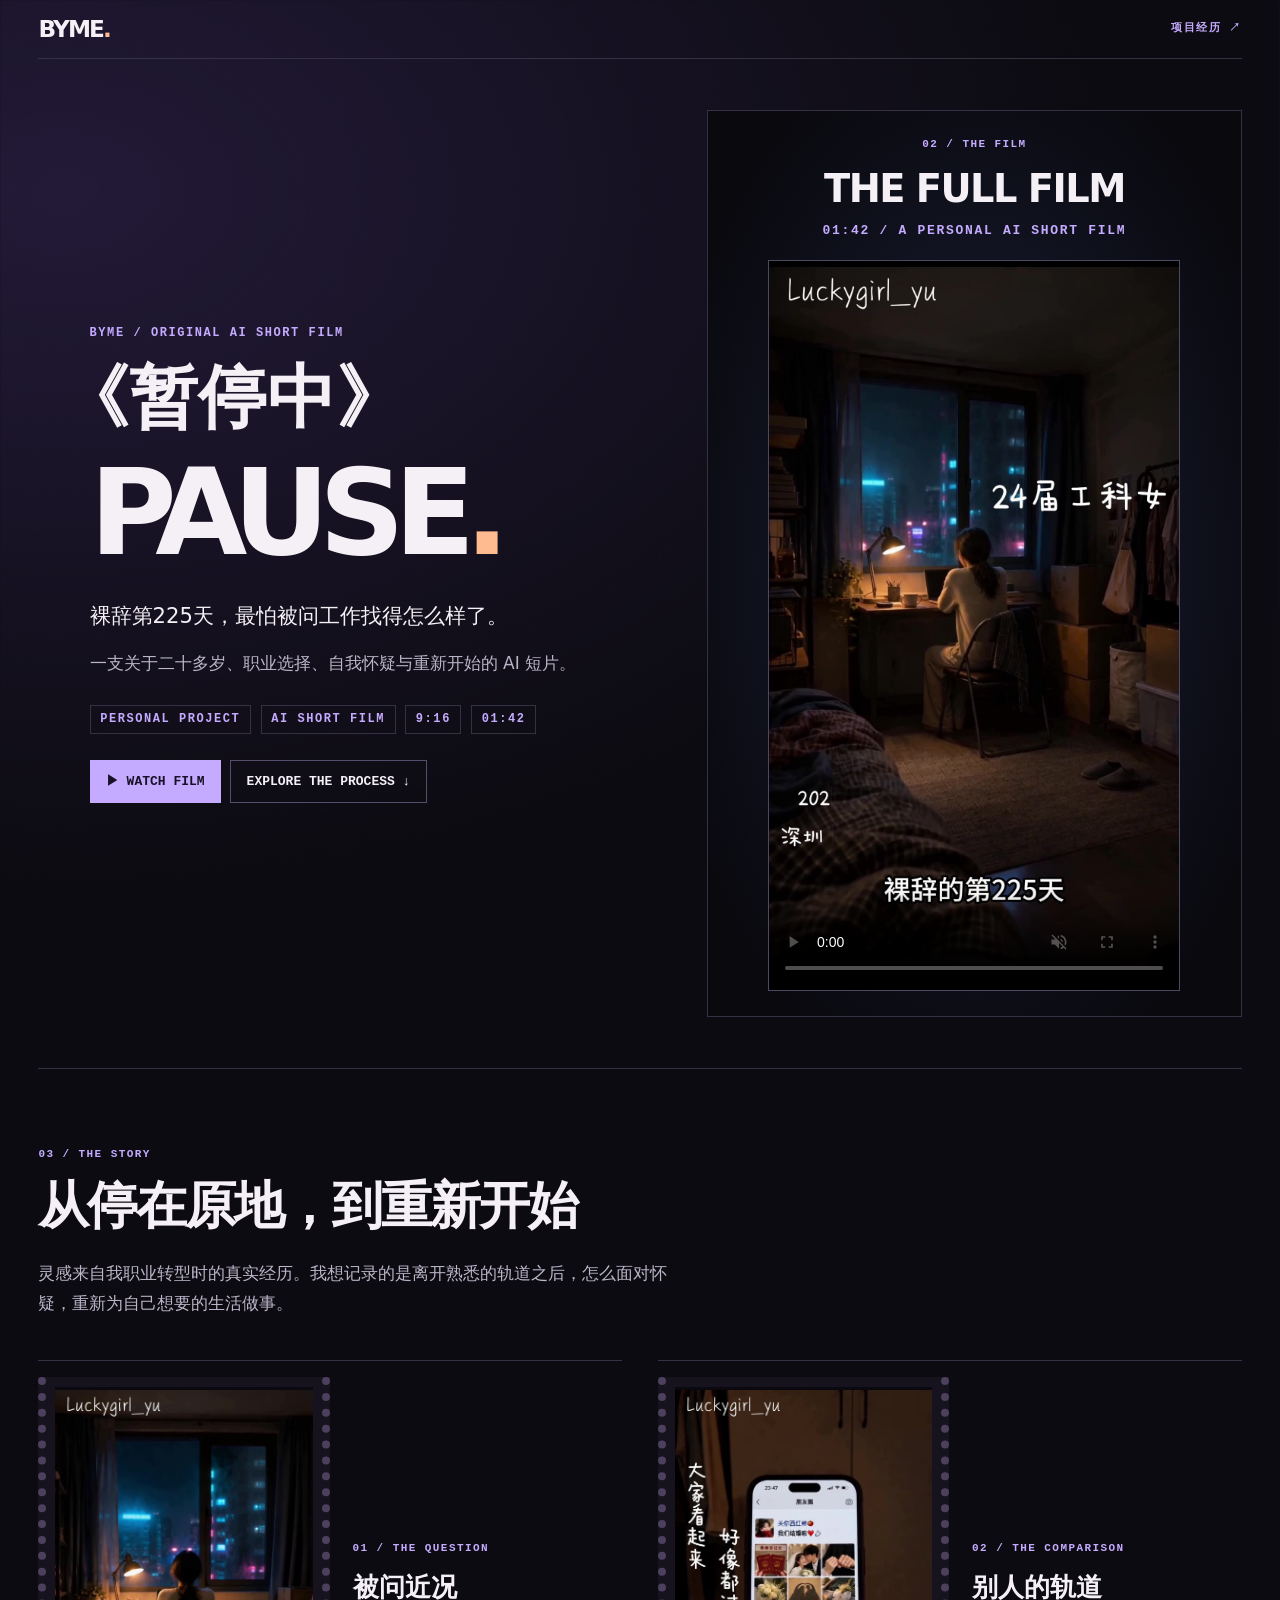
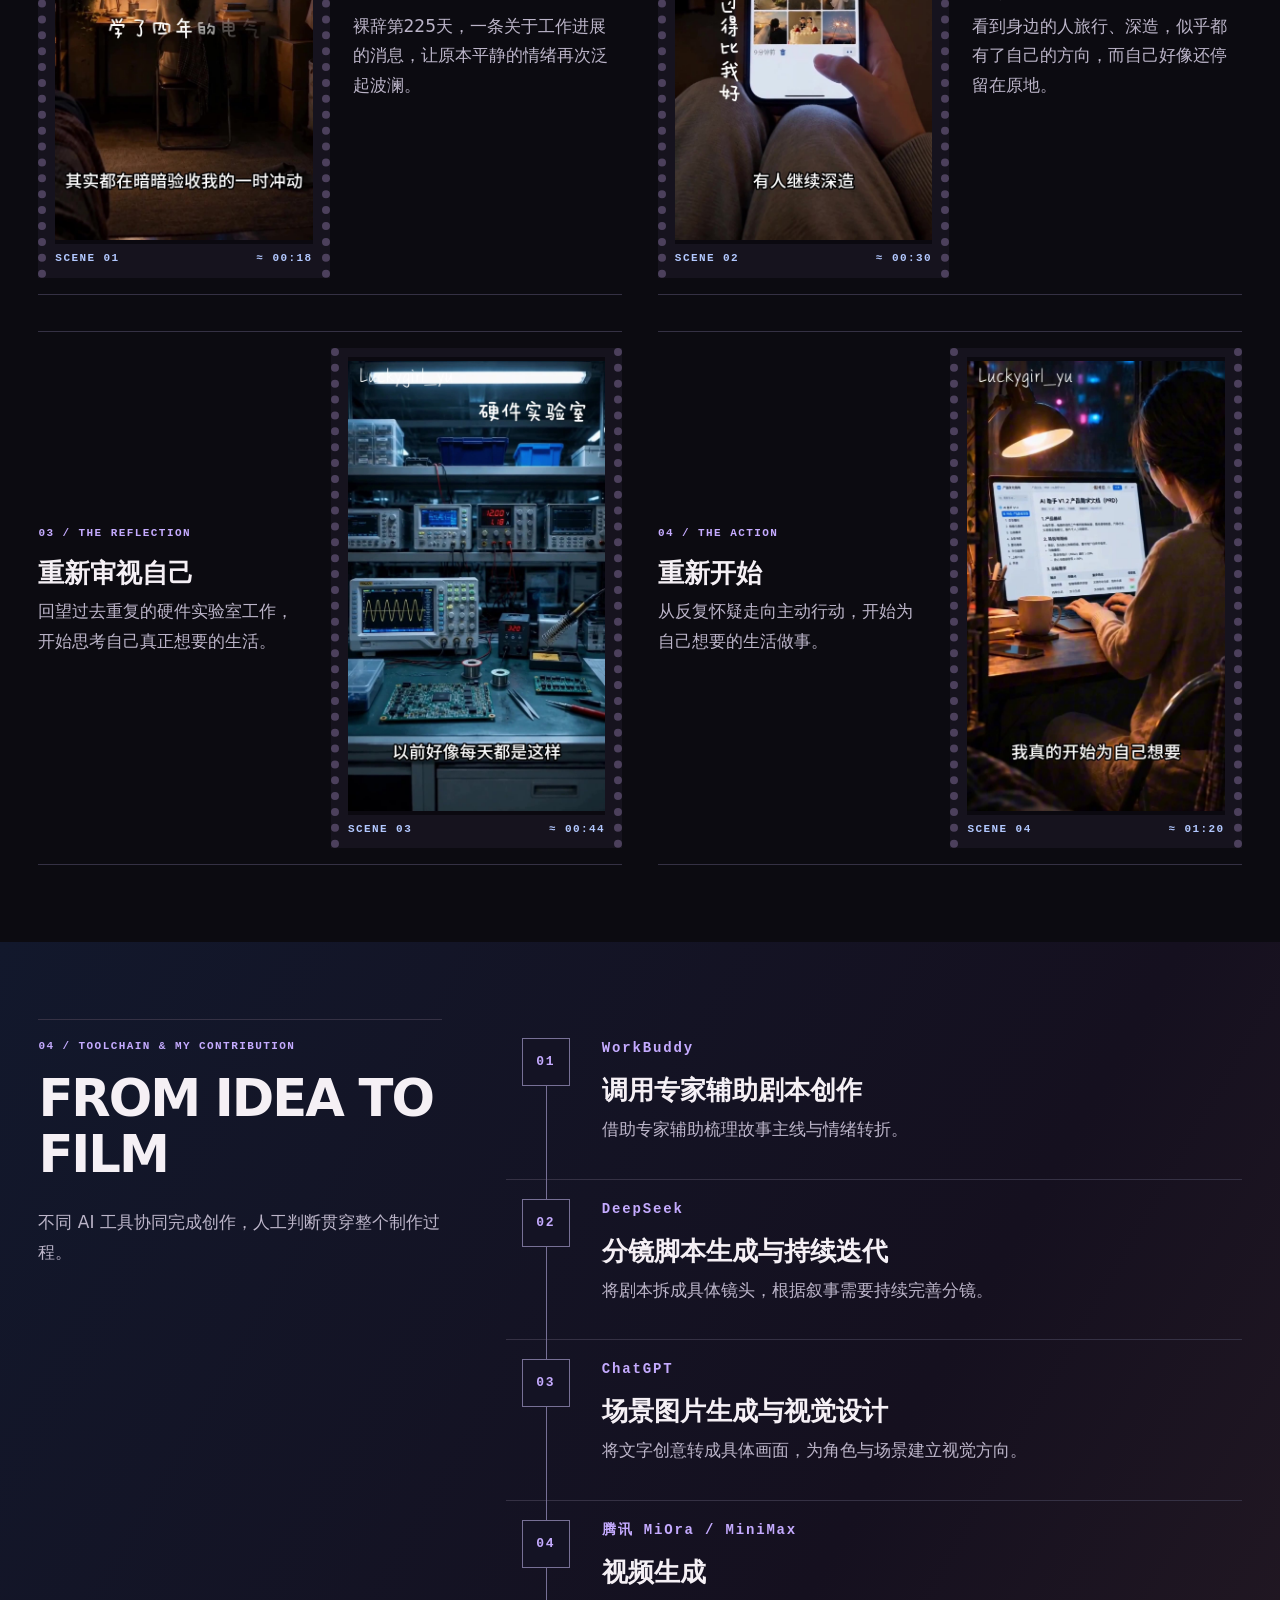
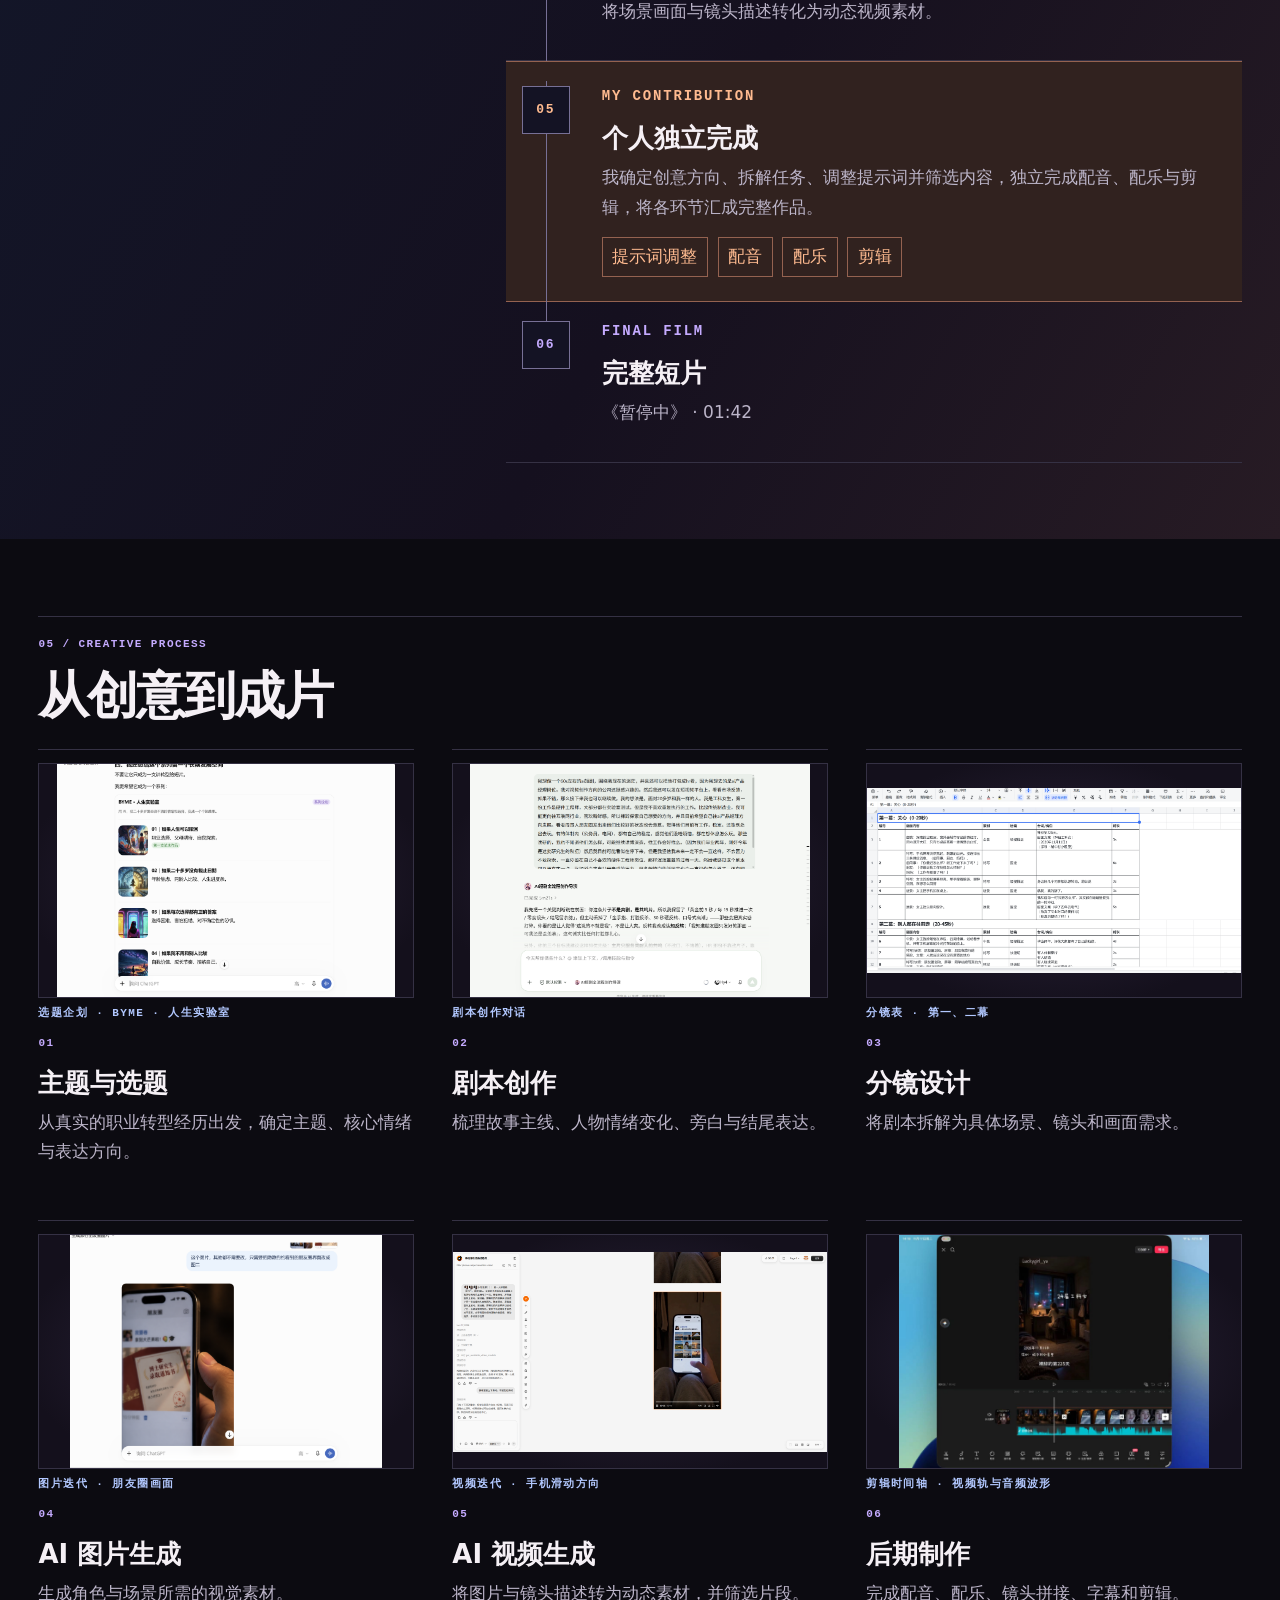
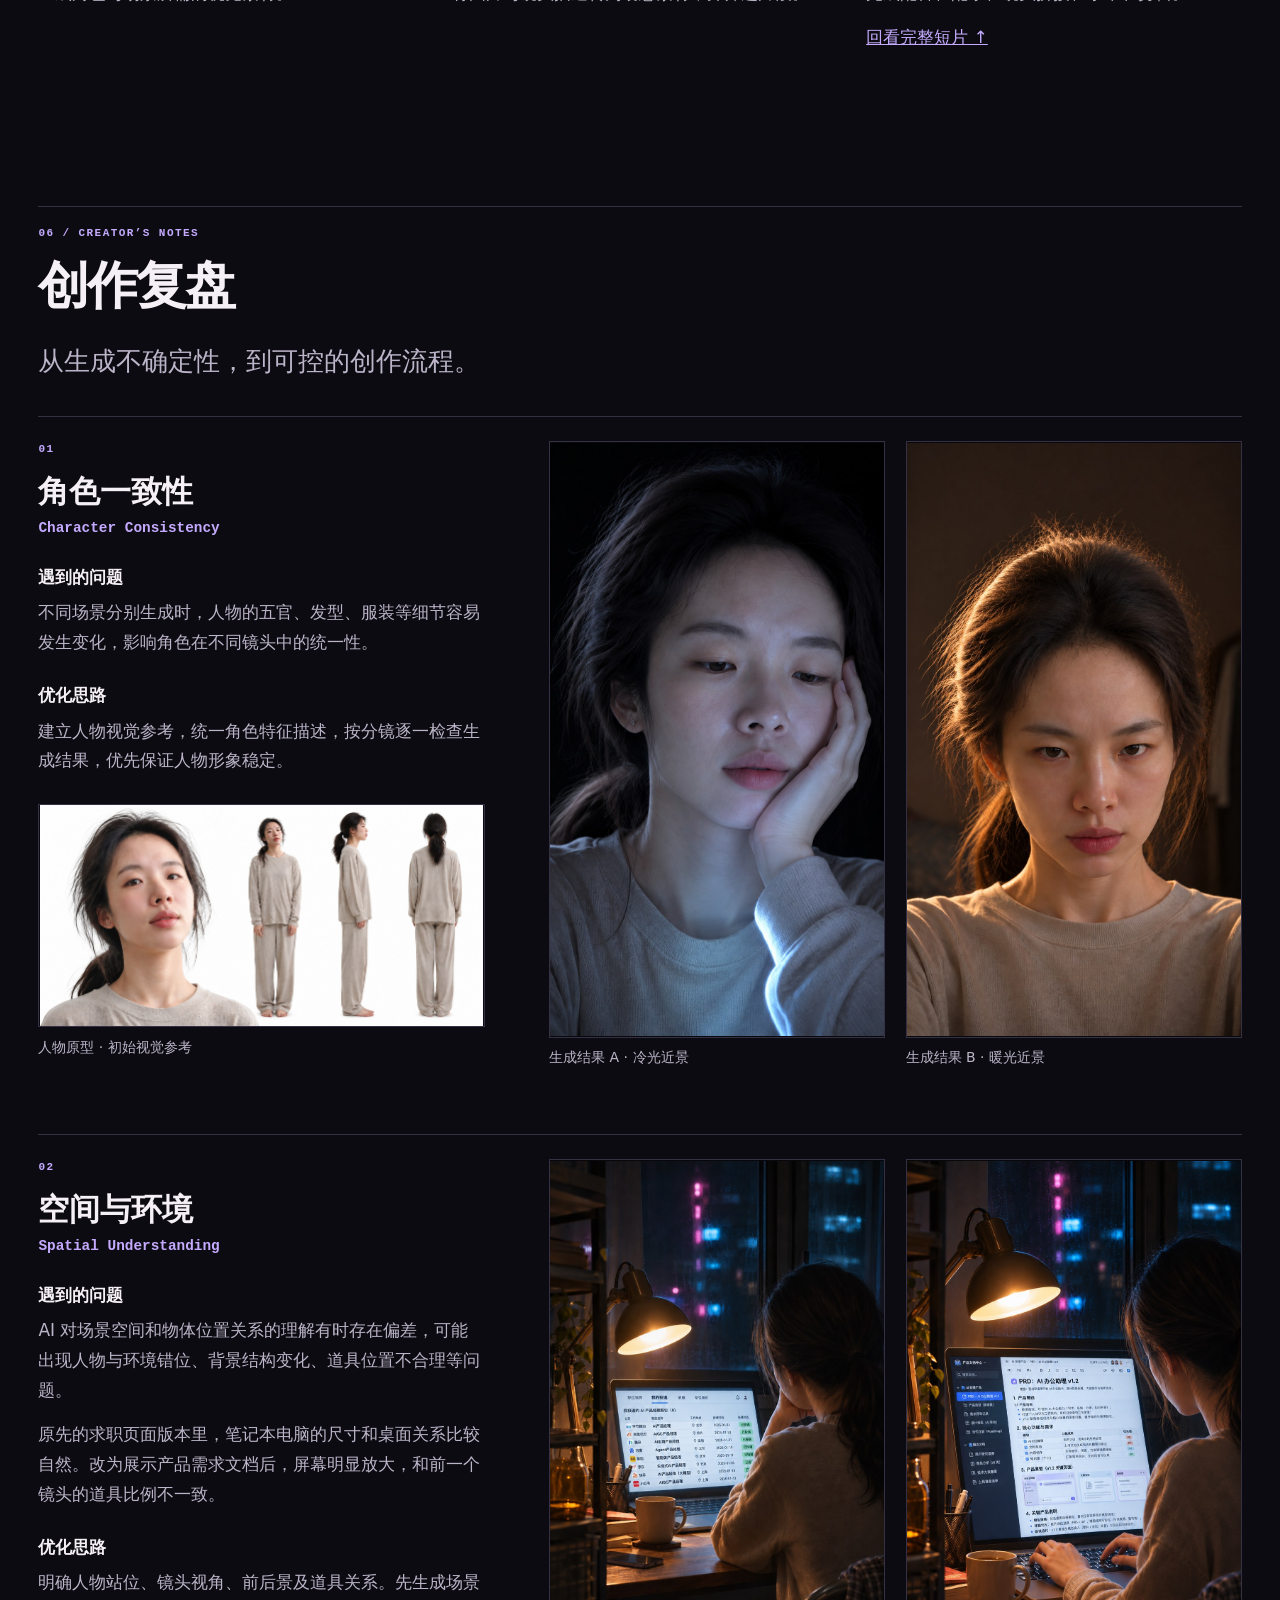
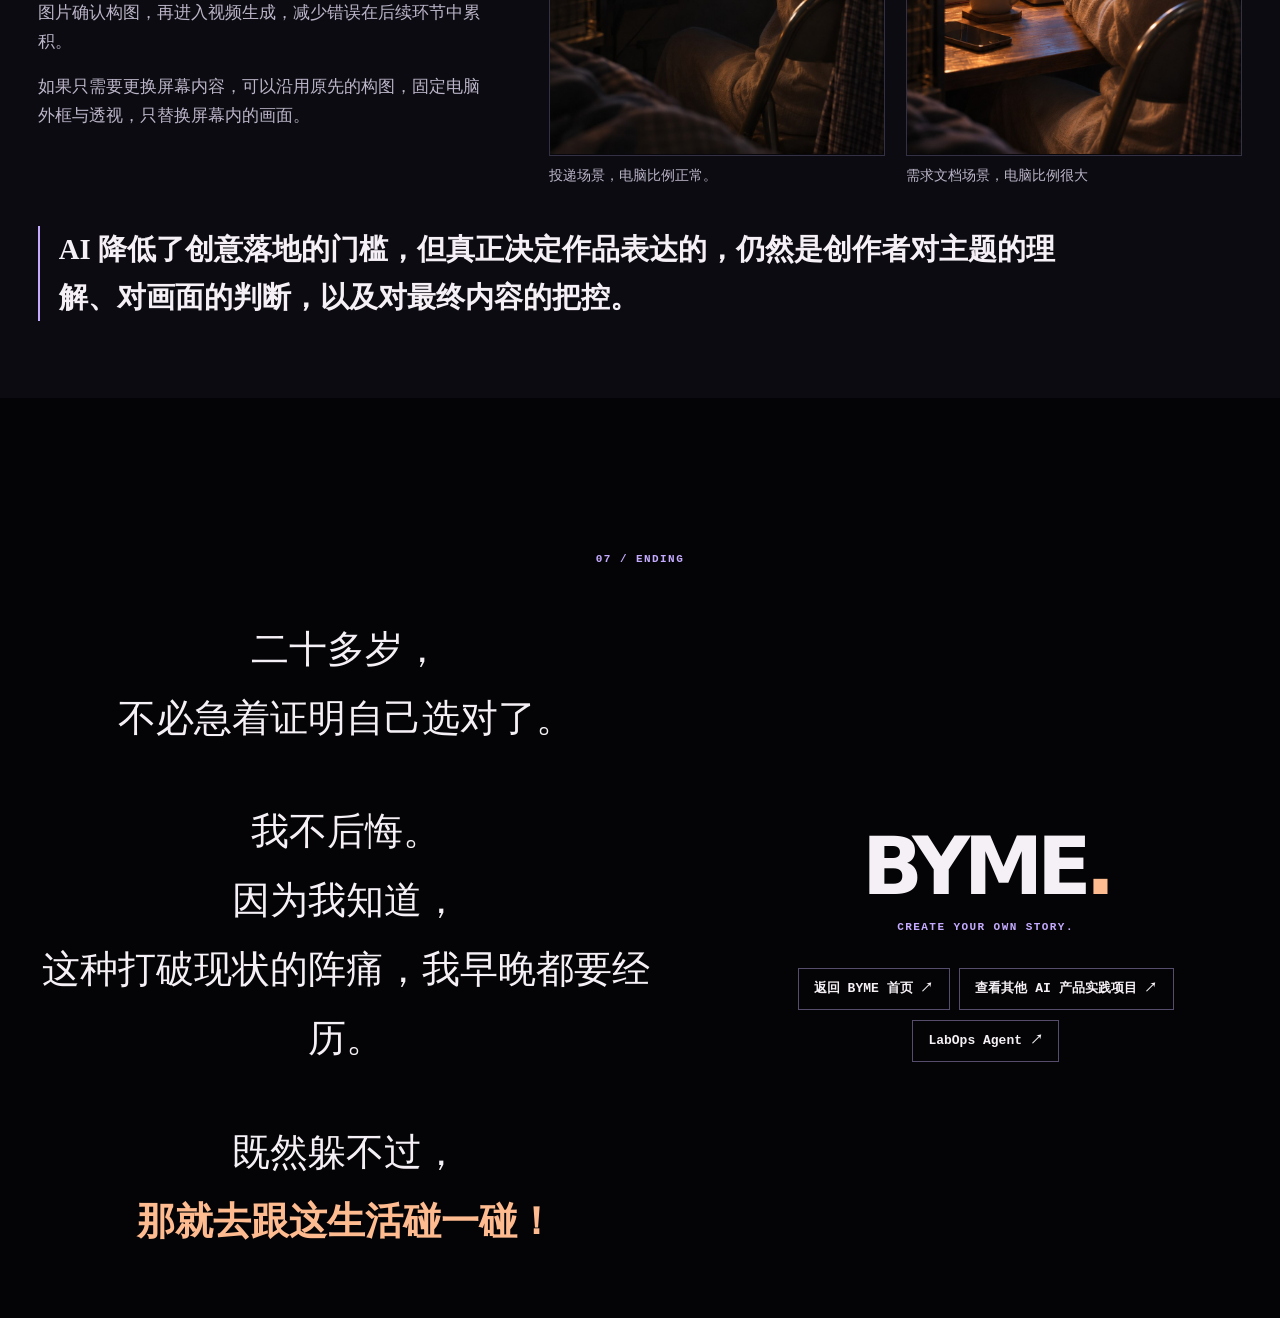
==== projects/AI_Short_Film.html @ 1998fe25 "Publish PAUSE AI short film portfolio" ====
<!doctype html>
<html lang="zh-CN">
<head>
  <meta charset="utf-8">
  <meta name="viewport" content="width=device-width, initial-scale=1">
  <meta name="description" content="《暂停中》是 BYME 独立创作的 AI 短片，记录二十多岁面对职业选择、自我怀疑与重新开始的心情。">
  <title>《暂停中》 PAUSE. | BYME</title>
  <link rel="icon" href="../assets/favicon.png">
  <link rel="stylesheet" href="AI_Short_Film.css">
</head>
<body>
  <nav class="top wrap" aria-label="页面导航">
    <a class="brand" href="../index.html">BYME<span>.</span></a>
    <a class="eyebrow" href="../index.html#screen-03">项目经历 <span aria-hidden="true">↗</span></a>
  </nav>
  <main>
    <div class="opening">
      <header class="hero wrap">
        <div class="hero-copy">
          <p class="eyebrow">BYME / ORIGINAL AI SHORT FILM</p>
          <h1><span class="film-title">《暂停中》</span><span class="wordmark" lang="en">PAUSE<span>.</span></span></h1>
          <p class="logline">裸辞第225天，最怕被问工作找得怎么样了。</p>
          <p>一支关于二十多岁、职业选择、自我怀疑与重新开始的 AI 短片。</p>
          <ul class="metadata eyebrow" aria-label="短片信息"><li>PERSONAL PROJECT</li><li>AI SHORT FILM</li><li>9:16</li><li>01:42</li></ul>
          <div class="actions"><a class="primary" href="#film">▶ WATCH FILM</a><a href="#process">EXPLORE THE PROCESS ↓</a></div>
        </div>
      </header>

      <section class="screening" id="film">
        <div class="wrap">
          <header class="chapter-head"><p class="eyebrow">02 / THE FILM</p><h2>THE FULL FILM</h2></header>
          <p class="eyebrow">01:42 / A PERSONAL AI SHORT FILM</p>
          <video controls autoplay muted playsinline preload="none" poster="../assets/ai-short-film/cover.jpg" width="540" height="960" aria-label="播放短片《暂停中》">
            <source src="../assets/ai-short-film/AI_Short_Film.mp4" type="video/mp4">
            <a href="../assets/ai-short-film/AI_Short_Film.mp4">打开 MP4 短片</a>
          </video>
        </div>
      </section>

    </div>

    <section class="chapter wrap" id="story">
      <header class="chapter-head"><p class="eyebrow">03 / THE STORY</p><h2>从停在原地，到重新开始</h2></header>
      <p class="intro">灵感来自我职业转型时的真实经历。我想记录的是离开熟悉的轨道之后，怎么面对怀疑，重新为自己想要的生活做事。</p>
      <ol class="story">
        <li><figure class="frame"><img loading="lazy" decoding="async" src="../assets/ai-short-film/stills/scene-01-reflection.jpg" alt="面对工作近况的询问"><figcaption class="eyebrow"><span>SCENE 01</span><span>≈ 00:18</span></figcaption></figure><div><p class="eyebrow">01 / THE QUESTION</p><h3>被问近况</h3><p>裸辞第225天，一条关于工作进展的消息，让原本平静的情绪再次泛起波澜。</p></div></li>
        <li><figure class="frame"><img loading="lazy" decoding="async" src="../assets/ai-short-film/stills/scene-02-comparison.jpg" alt="看见身边人的生活轨迹"><figcaption class="eyebrow"><span>SCENE 02</span><span>≈ 00:30</span></figcaption></figure><div><p class="eyebrow">02 / THE COMPARISON</p><h3>别人的轨道</h3><p>看到身边的人旅行、深造，似乎都有了自己的方向，而自己好像还停留在原地。</p></div></li>
        <li><figure class="frame"><img loading="lazy" decoding="async" src="../assets/ai-short-film/stills/scene-03-lab.jpg" alt="回望硬件实验室的工作"><figcaption class="eyebrow"><span>SCENE 03</span><span>≈ 00:44</span></figcaption></figure><div><p class="eyebrow">03 / THE REFLECTION</p><h3>重新审视自己</h3><p>回望过去重复的硬件实验室工作，开始思考自己真正想要的生活。</p></div></li>
        <li><figure class="frame"><img loading="lazy" decoding="async" src="../assets/ai-short-film/stills/scene-04-action.jpg" alt="从犹豫走向行动"><figcaption class="eyebrow"><span>SCENE 04</span><span>≈ 01:20</span></figcaption></figure><div><p class="eyebrow">04 / THE ACTION</p><h3>重新开始</h3><p>从反复怀疑走向主动行动，开始为自己想要的生活做事。</p></div></li>
      </ol>
    </section>

    <section class="workflow" id="toolchain">
      <div class="chapter wrap">
        <header class="chapter-head"><p class="eyebrow">04 / TOOLCHAIN & MY CONTRIBUTION</p><h2>FROM IDEA TO FILM</h2></header>
        <p class="intro">不同 AI 工具协同完成创作，人工判断贯穿整个制作过程。</p>
        <ol class="flow">
          <li><span class="flow-number eyebrow" aria-hidden="true">01</span><div><p class="eyebrow">WorkBuddy</p><h3>调用专家辅助剧本创作</h3><p>借助专家辅助梳理故事主线与情绪转折。</p></div></li>
          <li><span class="flow-number eyebrow" aria-hidden="true">02</span><div><p class="eyebrow">DeepSeek</p><h3>分镜脚本生成与持续迭代</h3><p>将剧本拆成具体镜头，根据叙事需要持续完善分镜。</p></div></li>
          <li><span class="flow-number eyebrow" aria-hidden="true">03</span><div><p class="eyebrow">ChatGPT</p><h3>场景图片生成与视觉设计</h3><p>将文字创意转成具体画面，为角色与场景建立视觉方向。</p></div></li>
          <li><span class="flow-number eyebrow" aria-hidden="true">04</span><div><p class="eyebrow">腾讯 MiOra / MiniMax</p><h3>视频生成</h3><p>将场景画面与镜头描述转化为动态视频素材。</p></div></li>
          <li class="contribution"><span class="flow-number eyebrow" aria-hidden="true">05</span><div><p class="eyebrow">MY CONTRIBUTION</p><h3>个人独立完成</h3><p>我确定创意方向、拆解任务、调整提示词并筛选内容，独立完成配音、配乐与剪辑，将各环节汇成完整作品。</p><ul class="credits"><li>提示词调整</li><li>配音</li><li>配乐</li><li>剪辑</li></ul></div></li>
          <li><span class="flow-number eyebrow" aria-hidden="true">06</span><div><p class="eyebrow">FINAL FILM</p><h3>完整短片</h3><p>《暂停中》 · 01:42</p></div></li>
        </ol>
      </div>
    </section>

    <section class="chapter wrap" id="process">
      <header class="chapter-head"><p class="eyebrow">05 / CREATIVE PROCESS</p><h2>从创意到成片</h2></header>
      <ol class="process">
        <li><figure><a class="process-image" href="../assets/ai-short-film/creative-process/topic-planning.png" target="_blank" rel="noopener" aria-label="放大查看：BYME · 人生实验室选题企划"><img loading="lazy" decoding="async" src="../assets/ai-short-film/creative-process/topic-planning.png" alt="BYME · 人生实验室系列企划截图，列出职业选择、年龄焦虑、选择困难和同龄人比较等选题"></a><figcaption class="eyebrow">选题企划 · BYME · 人生实验室</figcaption></figure><p class="eyebrow">01</p><h3>主题与选题</h3><p>从真实的职业转型经历出发，确定主题、核心情绪与表达方向。</p></li>
        <li><figure><a class="process-image" href="../assets/ai-short-film/creative-process/script.png" target="_blank" rel="noopener" aria-label="放大查看：剧本创作对话"><img loading="lazy" decoding="async" src="../assets/ai-short-film/creative-process/script.png" alt="剧本讨论截图，包含人物背景与叙事方向"></a><figcaption class="eyebrow">剧本创作对话</figcaption></figure><p class="eyebrow">02</p><h3>剧本创作</h3><p>梳理故事主线、人物情绪变化、旁白与结尾表达。</p></li>
        <li><figure><a class="process-image" href="../assets/ai-short-film/creative-process/storyboard.png" target="_blank" rel="noopener" aria-label="放大查看：分镜表 · 第一、二幕"><img loading="lazy" decoding="async" src="../assets/ai-short-film/creative-process/storyboard.png" alt="分镜表截图，包含镜号、画面、景别、运镜、旁白与时长"></a><figcaption class="eyebrow">分镜表 · 第一、二幕</figcaption></figure><p class="eyebrow">03</p><h3>分镜设计</h3><p>将剧本拆解为具体场景、镜头和画面需求。</p></li>
        <li><figure><a class="process-image" href="../assets/ai-short-film/creative-process/image-iteration.png" target="_blank" rel="noopener" aria-label="放大查看：图片迭代 · 朋友圈画面"><img loading="lazy" decoding="async" src="../assets/ai-short-film/creative-process/image-iteration.png" alt="图片生成对话截图，包含修改要求和手机界面生成结果"></a><figcaption class="eyebrow">图片迭代 · 朋友圈画面</figcaption></figure><p class="eyebrow">04</p><h3>AI 图片生成</h3><p>生成角色与场景所需的视觉素材。</p></li>
        <li><figure><a class="process-image" href="../assets/ai-short-film/creative-process/video-iteration.png" target="_blank" rel="noopener" aria-label="放大查看：视频迭代 · 手机滑动方向"><img loading="lazy" decoding="async" src="../assets/ai-short-film/creative-process/video-iteration.png" alt="视频生成工作台截图，包含提示词、滑动方向调整和竖屏预览"></a><figcaption class="eyebrow">视频迭代 · 手机滑动方向</figcaption></figure><p class="eyebrow">05</p><h3>AI 视频生成</h3><p>将图片与镜头描述转为动态素材，并筛选片段。</p></li>
        <li><figure><a class="process-image" href="../assets/ai-short-film/creative-process/editing-timeline.jpg" target="_blank" rel="noopener" aria-label="放大查看：剪辑时间轴 · 视频轨与音频波形"><img loading="lazy" decoding="async" src="../assets/ai-short-film/creative-process/editing-timeline.jpg" alt="剪辑软件截图，包含成片预览、视频轨道与音频波形"></a><figcaption class="eyebrow">剪辑时间轴 · 视频轨与音频波形</figcaption></figure><p class="eyebrow">06</p><h3>后期制作</h3><p>完成配音、配乐、镜头拼接、字幕和剪辑。</p><a href="#film">回看完整短片 ↑</a></li>
      </ol>
      <dialog class="process-preview" aria-label="创作素材预览">
        <form method="dialog"><button autofocus>关闭 ×</button></form>
        <img alt="">
        <a target="_blank" rel="noopener">打开原图 ↗</a>
      </dialog>
      <script>
        {
          const process = document.getElementById('process');
          const preview = process.querySelector('.process-preview');
          if (typeof preview.showModal === 'function') {
            const image = preview.querySelector('img');
            const original = preview.querySelector('a');
            process.addEventListener('click', (event) => {
              const link = event.target.closest('.process-image');
              if (!link || event.ctrlKey || event.metaKey || event.shiftKey || event.altKey) return;
              event.preventDefault();
              image.alt = link.querySelector('img').alt;
              image.src = original.href = link.href;
              preview.showModal();
            });
          }
        }
      </script>
    </section>

    <section class="chapter wrap" id="notes">
      <header class="chapter-head"><p class="eyebrow">06 / CREATOR’S NOTES</p><h2>创作复盘</h2></header>
      <p class="notes-intro">从生成不确定性，到可控的创作流程。</p>
      <ol class="notes">
        <li class="notes-case">
          <div class="notes-copy">
            <p class="eyebrow">01</p>
            <h3>角色一致性 <span lang="en">Character Consistency</span></h3>
            <h4>遇到的问题</h4>
            <p>不同场景分别生成时，人物的五官、发型、服装等细节容易发生变化，影响角色在不同镜头中的统一性。</p>
            <h4>优化思路</h4>
            <p>建立人物视觉参考，统一角色特征描述，按分镜逐一检查生成结果，优先保证人物形象稳定。</p>
            <figure class="notes-reference">
              <img loading="lazy" decoding="async" src="../assets/ai-short-film/creator-notes/character-reference.jpg" alt="人物原型的面部近照、正面、侧面与背面全身参考">
              <figcaption>人物原型 · 初始视觉参考</figcaption>
            </figure>
          </div>
          <div class="notes-gallery notes-gallery--character">
            <figure>
              <img loading="lazy" decoding="async" src="../assets/ai-short-film/creator-notes/character-cool.jpg" alt="冷光下托腮的 AI 生成人物近景">
              <figcaption>生成结果 A · 冷光近景</figcaption>
            </figure>
            <figure>
              <img loading="lazy" decoding="async" src="../assets/ai-short-film/creator-notes/character-warm.jpg" alt="暖光下正视镜头的 AI 生成人物近景">
              <figcaption>生成结果 B · 暖光近景</figcaption>
            </figure>
          </div>
        </li>
        <li class="notes-case">
          <div class="notes-copy">
            <p class="eyebrow">02</p>
            <h3>空间与环境 <span lang="en">Spatial Understanding</span></h3>
            <h4>遇到的问题</h4>
            <p>AI 对场景空间和物体位置关系的理解有时存在偏差，可能出现人物与环境错位、背景结构变化、道具位置不合理等问题。</p>
            <p>原先的求职页面版本里，笔记本电脑的尺寸和桌面关系比较自然。改为展示产品需求文档后，屏幕明显放大，和前一个镜头的道具比例不一致。</p>
            <h4>优化思路</h4>
            <p>明确人物站位、镜头视角、前后景及道具关系。先生成场景图片确认构图，再进入视频生成，减少错误在后续环节中累积。</p>
            <p>如果只需要更换屏幕内容，可以沿用原先的构图，固定电脑外框与透视，只替换屏幕内的画面。</p>
          </div>
          <div class="notes-gallery">
            <figure>
              <img loading="lazy" decoding="async" src="../assets/ai-short-film/creator-notes/laptop-reference.jpg" alt="主角坐在书桌前，笔记本电脑显示求职页面">
              <figcaption>投递场景，电脑比例正常。</figcaption>
            </figure>
            <figure>
              <img loading="lazy" decoding="async" src="../assets/ai-short-film/creator-notes/laptop-oversized.jpg" alt="改为显示产品需求文档后明显变大的笔记本电脑屏幕">
              <figcaption>需求文档场景，电脑比例很大</figcaption>
            </figure>
          </div>
        </li>
      </ol>
      <blockquote>AI 降低了创意落地的门槛，但真正决定作品表达的，仍然是创作者对主题的理解、对画面的判断，以及对最终内容的把控。</blockquote>
    </section>
  </main>

  <footer class="ending" aria-label="电影结尾">
    <div class="wrap">
      <p class="eyebrow">07 / ENDING</p>
      <div class="subtitles">
        <p>二十多岁，<br>不必急着证明自己选对了。</p>
        <p>我不后悔。<br>因为我知道，<br>这种打破现状的阵痛，我早晚都要经历。</p>
        <p>既然躲不过，<br><strong>那就去跟这生活碰一碰！</strong></p>
      </div>
      <div class="ending-credit">
        <p class="brand">BYME<span>.</span></p>
        <p class="eyebrow">CREATE YOUR OWN STORY.</p>
        <div class="actions"><a href="../index.html">返回 BYME 首页 ↗</a><a href="../index.html#screen-03">查看其他 AI 产品实践项目 ↗</a><a href="LabOps_Agent.html">LabOps Agent ↗</a></div>
      </div>
    </div>
  </footer>
</body>
</html>
---- projects/AI_Short_Film.css ----
*, *::before, *::after { box-sizing: border-box; }
:root {
  color-scheme: dark;
  --ink: #f5f0f5;
  --muted: #bcb5c9;
  --line: #353144;
  --violet: #c5abff;
  --blue: #b2c8ff;
  --warm: #ffbb90;
  --mono: "IBM Plex Mono", Consolas, monospace;
  --serif: "Songti SC", "Noto Serif SC", SimSun, serif;
  background: #0c0b11;
  color: var(--ink);
  font-family: "Inter", "Microsoft YaHei", system-ui, sans-serif;
  line-height: 1.75;
}
html { scroll-behavior: smooth; }
body, figure, blockquote, h1, h2, h3 { margin: 0; }
p { margin: 0 0 .9rem; }
a { color: inherit; }
a:focus-visible, video:focus-visible { outline: 2px solid var(--blue); outline-offset: 5px; }
img { display: block; width: 100%; height: auto; }
ol, ul { margin: 0; padding: 0; list-style: none; }
.wrap { width: calc(100% - 64px); max-width: 1200px; margin-inline: auto; }
.eyebrow { font: 600 11px/1.55 var(--mono); letter-spacing: .13em; color: var(--violet); }
.top {
  display: flex;
  align-items: center;
  justify-content: space-between;
  gap: 1rem;
  padding-block: 1rem;
  border-bottom: 1px solid var(--line);
}
.top a { text-decoration: none; }
.brand { font: 900 1.45rem/1.1 "Inter", system-ui, sans-serif; letter-spacing: -.08em; }
.brand span, .wordmark span { color: var(--warm); }
.hero { padding-block: clamp(2.75rem, 5vw, 4.5rem); }
body {
  background: radial-gradient(ellipse 65rem 43rem at 5% 12rem, #231a38, transparent), #0c0b11;
}

.film-title { display: block; font: 700 clamp(2.25rem, 4vw, 3.5rem)/1.2 var(--serif); margin-left: -.43em; }
.wordmark { display: block; font: 900 clamp(3.5rem, 7.2vw, 6.5rem)/1 system-ui, sans-serif; letter-spacing: -.09em; margin: .12em 0 .21em; }
.logline { font-size: clamp(1.06rem, 2vw, 1.42rem); color: var(--ink); }
.hero-copy > p:not(.eyebrow, .logline), .intro, li p:not(.eyebrow) { color: var(--muted); }
.metadata, .credits, .actions { display: flex; gap: .6rem; flex-wrap: wrap; }
.metadata { margin: 1.65rem 0; }
.metadata li, .credits li { border: 1px solid var(--line); padding: .25rem .6rem; }
.actions a {
  display: inline-flex;
  align-items: center;
  padding: .65rem .95rem;
  border: 1px solid #564c6c;
  text-decoration: none;
  font: 700 .8rem/1.5 var(--mono);
  transition: background-color .2s, border-color .2s;
}
.actions a:hover { background: #28213c; border-color: var(--violet); }
.actions .primary { background: var(--violet); color: #171027; border-color: var(--violet); }
.actions .primary:hover { background: #ded0ff; }
.chapter, .screening { padding-block: clamp(3.5rem, 6vw, 5.75rem); }
.chapter-head { border-top: 1px solid var(--line); padding-top: 1.15rem; margin-bottom: 1.6rem; }
h2 { font-size: clamp(1.95rem, 4vw, 3.5rem); font-weight: 850; line-height: 1.1; letter-spacing: -.04em; }
h3 { font-size: clamp(1.25rem, 2.1vw, 1.625rem); line-height: 1.3; margin-bottom: .45rem; }
.intro { max-width: 40rem; margin-bottom: 2.6rem; }
.screening { background: radial-gradient(ellipse at center, #161b31, #060609 75%); text-align: center; }
.screening .chapter-head { border: 0; }
.screening video {
  display: block;
  width: min(100%, 400px);
  height: auto;
  aspect-ratio: 9/16;
  object-fit: contain;
  margin: 2rem auto 0;
  outline: 1px solid #4d4861;
  background: #000;
}
.story { display: grid; gap: clamp(1.5rem, 5vw, 4.5rem); }
.story > li { display: grid; grid-template-columns: minmax(0, 500px) minmax(0, 1fr); align-items: center; gap: clamp(2rem, 6vw, 6rem); }
.story > li:nth-child(even) { grid-template-columns: minmax(0, 1fr) minmax(0, 500px); }
.story > li:nth-child(even) figure { grid-column: 2; grid-row: 1; }
.story > li:nth-child(even) > div { justify-self: end; }
.story > li:nth-child(3) .frame { max-width: 456px; }
.story > li > div { width: 100%; max-width: 30rem; }
.story h3 { font-size: clamp(1.55rem, 3vw, 2.25rem); }
.frame {
  padding: .6rem .7rem .25rem;
  background: #16131e;
  border-inline: .5rem dotted #4c405c;
}
.frame img { aspect-ratio: 9/16; object-fit: contain; background: #0b0910; }
.frame figcaption { display: flex; justify-content: space-between; gap: .75rem; padding-block: .4rem; color: var(--blue); }
.workflow { background: linear-gradient(120deg, #12182c, #15101f 60%, #271b24); }
.flow { max-width: 960px; margin-inline: auto; }
.flow > li > div > .eyebrow { font-size: 14px; }
.flow > li > div > p:not(.eyebrow) { max-width: 46rem; }
.flow > li { --flow-marker: 3rem; --flow-inset: 1rem; }
.flow > li {
  position: relative;
  display: grid;
  grid-template-columns: var(--flow-marker) minmax(0, 1fr);
  gap: clamp(.8rem, 3vw, 2rem);
  padding: 1.2rem var(--flow-inset) 1.2rem;
  border-bottom: 1px solid var(--line);
}
.flow > li:not(:last-child)::before {
  content: "";
  position: absolute;
  inset: 1.2rem auto -1.5rem calc(var(--flow-inset) + var(--flow-marker) / 2);
  width: 1px;
  background: #777096;
}
.flow-number {
  position: relative;
  display: grid;
  place-items: center;
  width: var(--flow-marker);
  height: var(--flow-marker);
  font-size: 13px;
  border: 1px solid #777096;
  background: #141324;
}
.flow .contribution { background: #31221f; border-block: 1px solid #946250; padding-block: 1.5rem; }
.contribution .eyebrow, .credits { color: var(--warm); }
.credits li { border-color: #946250; }
.process { display: grid; grid-template-columns: repeat(3, minmax(0, 1fr)); gap: 2rem; }
.process > li { border-top: 1px solid var(--line); padding-top: .85rem; }
.process figure { margin-bottom: .8rem; }
.process-image {
  display: grid;
  place-items: center;
  aspect-ratio: 16/10;
  background: radial-gradient(ellipse at center, #2b233a, #14101c 78%);
  border: 1px solid var(--line);
}
.process-image { cursor: zoom-in; }
.process-image img { width: 100%; height: 100%; min-height: 0; object-fit: contain; }
.process figcaption { margin-top: .45rem; color: var(--blue); }
.process a { color: var(--violet); }
.process-preview {
  width: min(96vw, 1600px);
  max-height: 94dvh;
  padding: .75rem;
  color: var(--ink);
  background: #14101c;
  border: 1px solid var(--violet);
}
.process-preview::backdrop { background: #06040ddd; }
.process-preview img { width: 100%; height: min(76dvh, 960px); object-fit: contain; margin-block: .5rem; }
.process-preview form { text-align: right; }
.process-preview button { padding: .35rem .7rem; color: inherit; background: #2b233a; border: 1px solid var(--violet); cursor: pointer; }
.process-preview a { color: var(--violet); }
blockquote {
  padding-left: 1.15rem;
  border-left: 2px solid var(--violet);
  margin-top: 2.4rem;
  max-width: 64rem;
  font: 600 clamp(1.2rem, 2.7vw, 1.8rem)/1.65 var(--serif);
}
.ending {
  background: #040406;
  text-align: center;
  padding-block: clamp(4rem, 12vw, 10rem) 3rem;
}
.subtitles { font: 500 clamp(1.35rem, 3vw, 2.5rem)/1.8 var(--serif); margin-block: 3rem 5rem; }
.subtitles p + p { margin-top: 2.75rem; }
.subtitles strong { color: var(--warm); }
.ending .brand { font-size: clamp(2.5rem, 7vw, 5rem); margin-bottom: .5rem; }
.ending .actions { justify-content: center; margin-top: 2rem; }
@media (min-width: 1024px) {
  body { font-size: 17px; }
  .screening > .wrap > .eyebrow { font-size: 13px; }
  .actions a { font-size: 13px; }
}
@media (max-width: 950px) {
  .story > li, .story > li:nth-child(even) { grid-template-columns: minmax(0, 1fr) minmax(0, 1fr); }
  .process { gap: 1.25rem; }
}
@media (max-width: 720px) {
  .wrap { width: calc(100% - 40px); }
  .story > li, .story > li:nth-child(even), .process { grid-template-columns: minmax(0, 1fr); }
  .story > li, .story > li:nth-child(even) { gap: .85rem; }
  .story .frame { width: min(100%, 360px); }
  .story > li:nth-child(even) figure { grid-column: auto; grid-row: auto; }
  .story > li:nth-child(even) > div { justify-self: start; }
  .flow > li { --flow-marker: 2.4rem; --flow-inset: .65rem; }
}
@media (prefers-reduced-motion: reduce) {
  html { scroll-behavior: auto; }
  *, *::before, *::after { transition: none !important; }
}
@supports (animation-timeline: view()) {
  @media (prefers-reduced-motion: no-preference) {
    .subtitles p {
      animation: subtitle-reveal linear both;
      animation-timeline: view();
      animation-range: entry 0% entry 100%;
    }
    @keyframes subtitle-reveal {
      from { opacity: .45; transform: translateY(.5rem); }
      to { opacity: 1; transform: translateY(0); }
    }
  }
}

/* Wide layouts keep the original media ratios while sharing the available width. */
@media (min-width: 1050px) {
  .wrap, .opening { width: calc(100% - 2 * clamp(24px, 3vw, 80px)); max-width: none; margin-inline: auto; }
  .opening {
    display: grid;
    grid-template-columns: minmax(0, 1.18fr) minmax(0, 1fr);
    align-items: center;
    gap: clamp(24px, 3vw, 72px);
    padding-block: clamp(2rem, 4vw, 5rem);
  }
  .opening > .hero {
    grid-area: 1 / 1;
    width: 100%;
    padding: clamp(24px, 4vw, 100px);
  }
  .opening .film-title { font-size: clamp(46px, 5.4vw, 136px); }
  .opening .wordmark { font-size: clamp(76px, 9.3vw, 230px); }
  .opening .hero-copy > .eyebrow { font-size: clamp(12px, .85vw, 20px); }
  .opening .logline { font-size: clamp(20px, 1.65vw, 40px); }
  .opening .hero-copy > p:not(.eyebrow, .logline) { font-size: clamp(17px, 1.15vw, 28px); max-width: 35em; }
  .opening .screening {
    grid-area: 1 / 2;
    padding: clamp(1rem, 2vw, 2.5rem);
    border: 1px solid var(--line);
    background: radial-gradient(ellipse at center, #1b2039, #09090e 85%);
    scroll-margin-top: 1rem;
  }
  .opening .screening .wrap { width: 100%; }
  .opening .screening .chapter-head { padding: 0; margin-bottom: .7rem; }
  .opening .screening h2 { font-size: clamp(25px, 3vw, 56px); }
  .opening .screening video { width: min(100%, clamp(410px, 32vw, 660px)); margin-top: 1.25rem; }

  #story { border-top: 1px solid var(--line); }
  #story .chapter-head { border-top: 0; padding-top: 0; }
  .story { grid-template-columns: repeat(2, minmax(0, 1fr)); gap: clamp(20px, 2.8vw, 60px); }
  .story > li, .story > li:nth-child(even) {
    grid-template-columns: minmax(0, 1.08fr) minmax(0, 1fr);
    gap: clamp(14px, 1.8vw, 40px);
    align-items: center;
    padding-block: 1rem;
    border-block: 1px solid var(--line);
  }
  .story > li:nth-child(even) figure { grid-column: auto; grid-row: auto; }
  .story > li:nth-child(even) > div { justify-self: auto; }
  .story > li:nth-child(n + 3) { grid-template-columns: minmax(0, 1fr) minmax(0, 1.08fr); }
  .story > li:nth-child(n + 3) figure { grid-column: 2; grid-row: 1; }
  .story > li:nth-child(3) .frame { max-width: none; }
  .story > li > div { max-width: none; }
  .story .frame { padding-inline: clamp(5px, .7vw, 14px); }
  .story h3 { font-size: clamp(22px, 2vw, 40px); }

  .workflow .chapter {
    display: grid;
    grid-template-columns: minmax(0, .85fr) minmax(0, 1.55fr);
    grid-template-rows: auto 1fr;
    column-gap: clamp(32px, 5vw, 120px);
  }
  .workflow .chapter-head { grid-column: 1; }
  .workflow .intro { grid-column: 1; }
  .flow { grid-area: 1 / 2 / span 2; width: 100%; max-width: none; }
  .process { gap: clamp(24px, 3vw, 64px); }
  .ending .wrap {
    display: grid;
    grid-template-columns: minmax(0, 1.2fr) minmax(0, 1fr);
    align-items: center;
    gap: 2rem clamp(32px, 6vw, 120px);
  }
  .ending .wrap > .eyebrow:first-child { grid-column: 1 / -1; }
  .subtitles { margin: 0; }
  .ending-credit .actions { justify-content: center; }
}


.notes-intro { font-size: clamp(1.125rem, 2vw, 1.65rem); color: var(--muted); margin-bottom: 2rem; }
.notes { display: grid; gap: clamp(2.5rem, 5vw, 6rem); }
.notes-case {
  display: grid;
  grid-template-columns: minmax(0, 1fr) minmax(0, 1.55fr);
  gap: clamp(1.5rem, 5vw, 7rem);
  align-items: start;
  border-top: 1px solid var(--line);
  padding-top: 1.5rem;
}
.notes-copy { max-width: 42rem; }
.notes-copy h3 { font-size: clamp(1.5rem, 2.4vw, 2.4rem); }
.notes-copy h3 span { display: block; margin-top: .4rem; color: var(--violet); font: 600 .9rem/1.5 var(--mono); }
.notes-copy h4 { margin: 1.45rem 0 .35rem; }
.notes-gallery {
  display: grid;
  grid-template-columns: repeat(2, minmax(0, 1fr));
  align-items: start;
  gap: clamp(.65rem, 1.6vw, 1.5rem);
  width: 100%;
  max-width: 920px;
  justify-self: end;
}
.notes-gallery figure { min-width: 0; }
.notes-gallery img {
  width: 100%;
  aspect-ratio: 9/16;
  object-fit: contain;
  background: #08070c;
  border: 1px solid var(--line);
}
.notes-gallery figcaption, .notes-reference figcaption { padding-top: .45rem; font-size: .875rem; color: var(--muted); }
.notes-gallery--character { justify-self: start; max-width: 1000px; }
.notes-reference { margin-top: 1.75rem; }
.notes-reference img { aspect-ratio: 2; object-fit: contain; border: 1px solid var(--line); }
@media (max-width: 800px) {
  .notes-case { grid-template-columns: minmax(0, 1fr); }
  .notes-gallery { justify-self: start; }
}
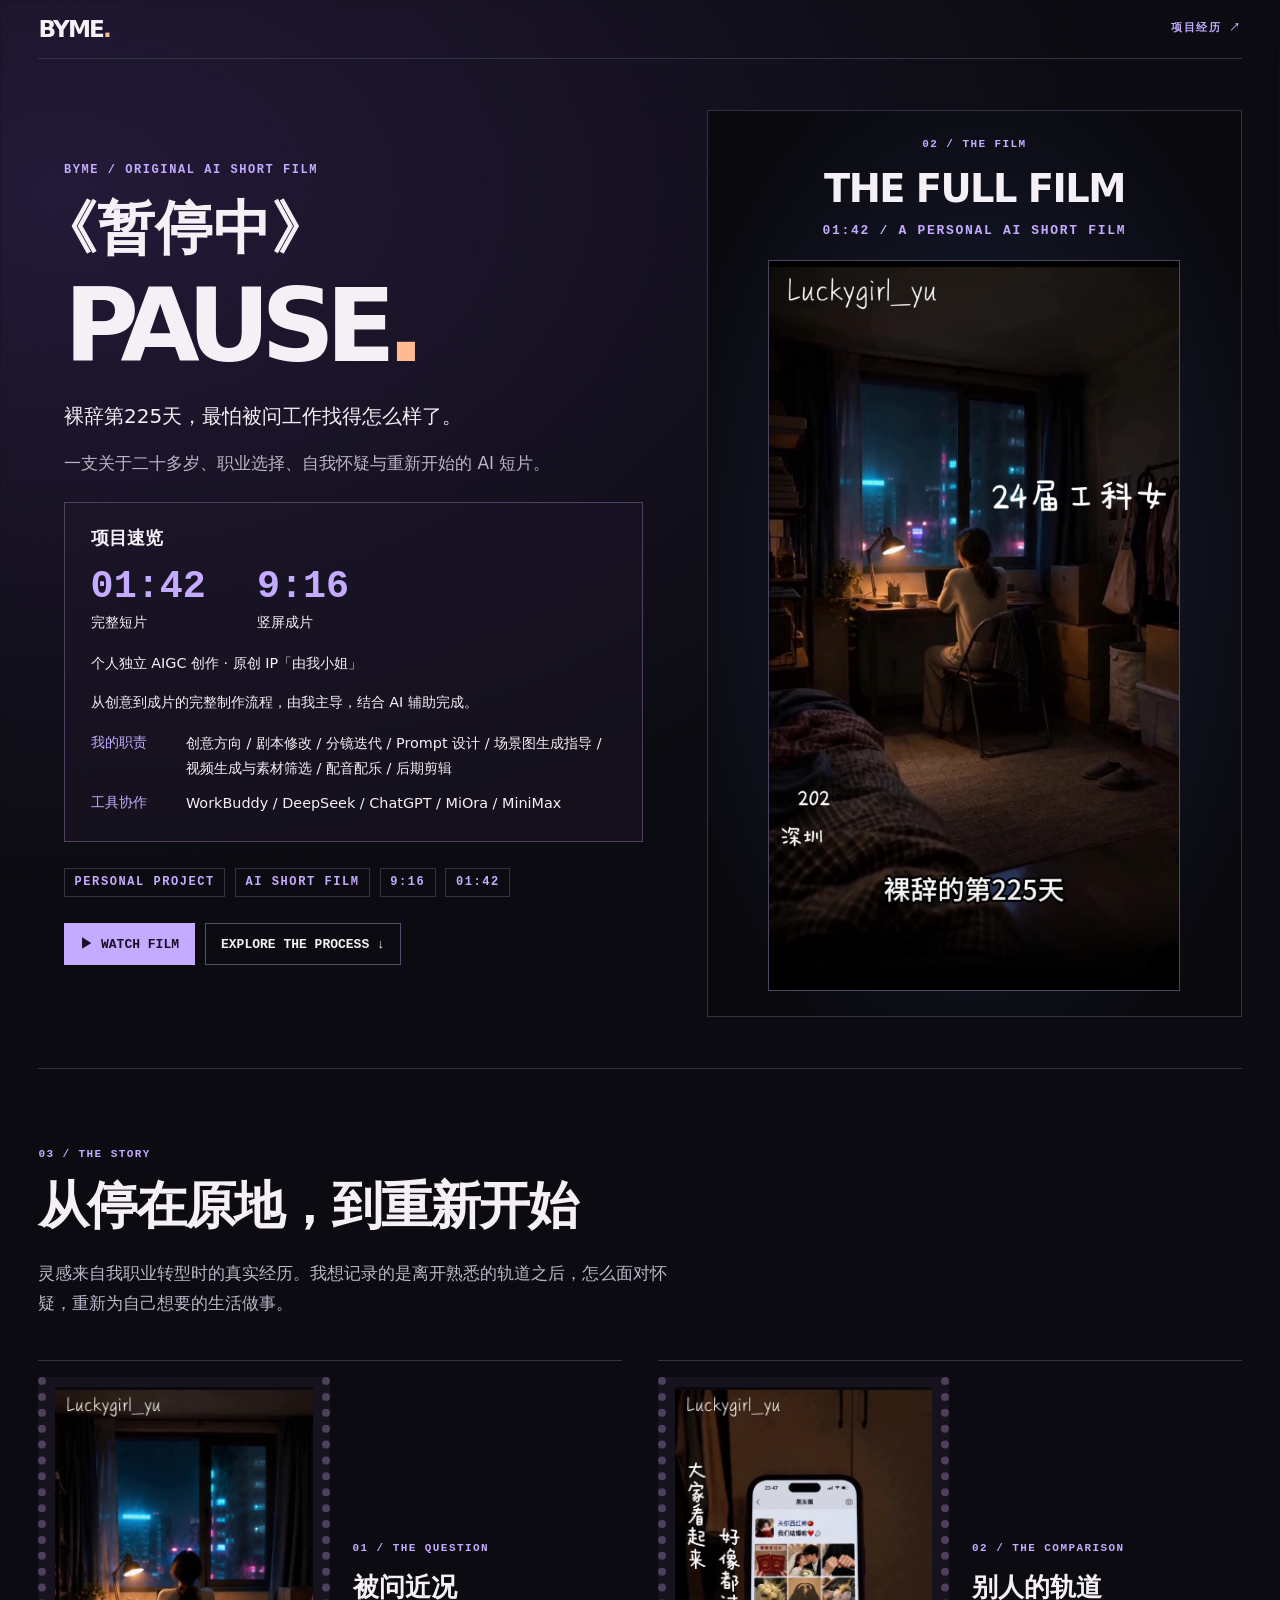
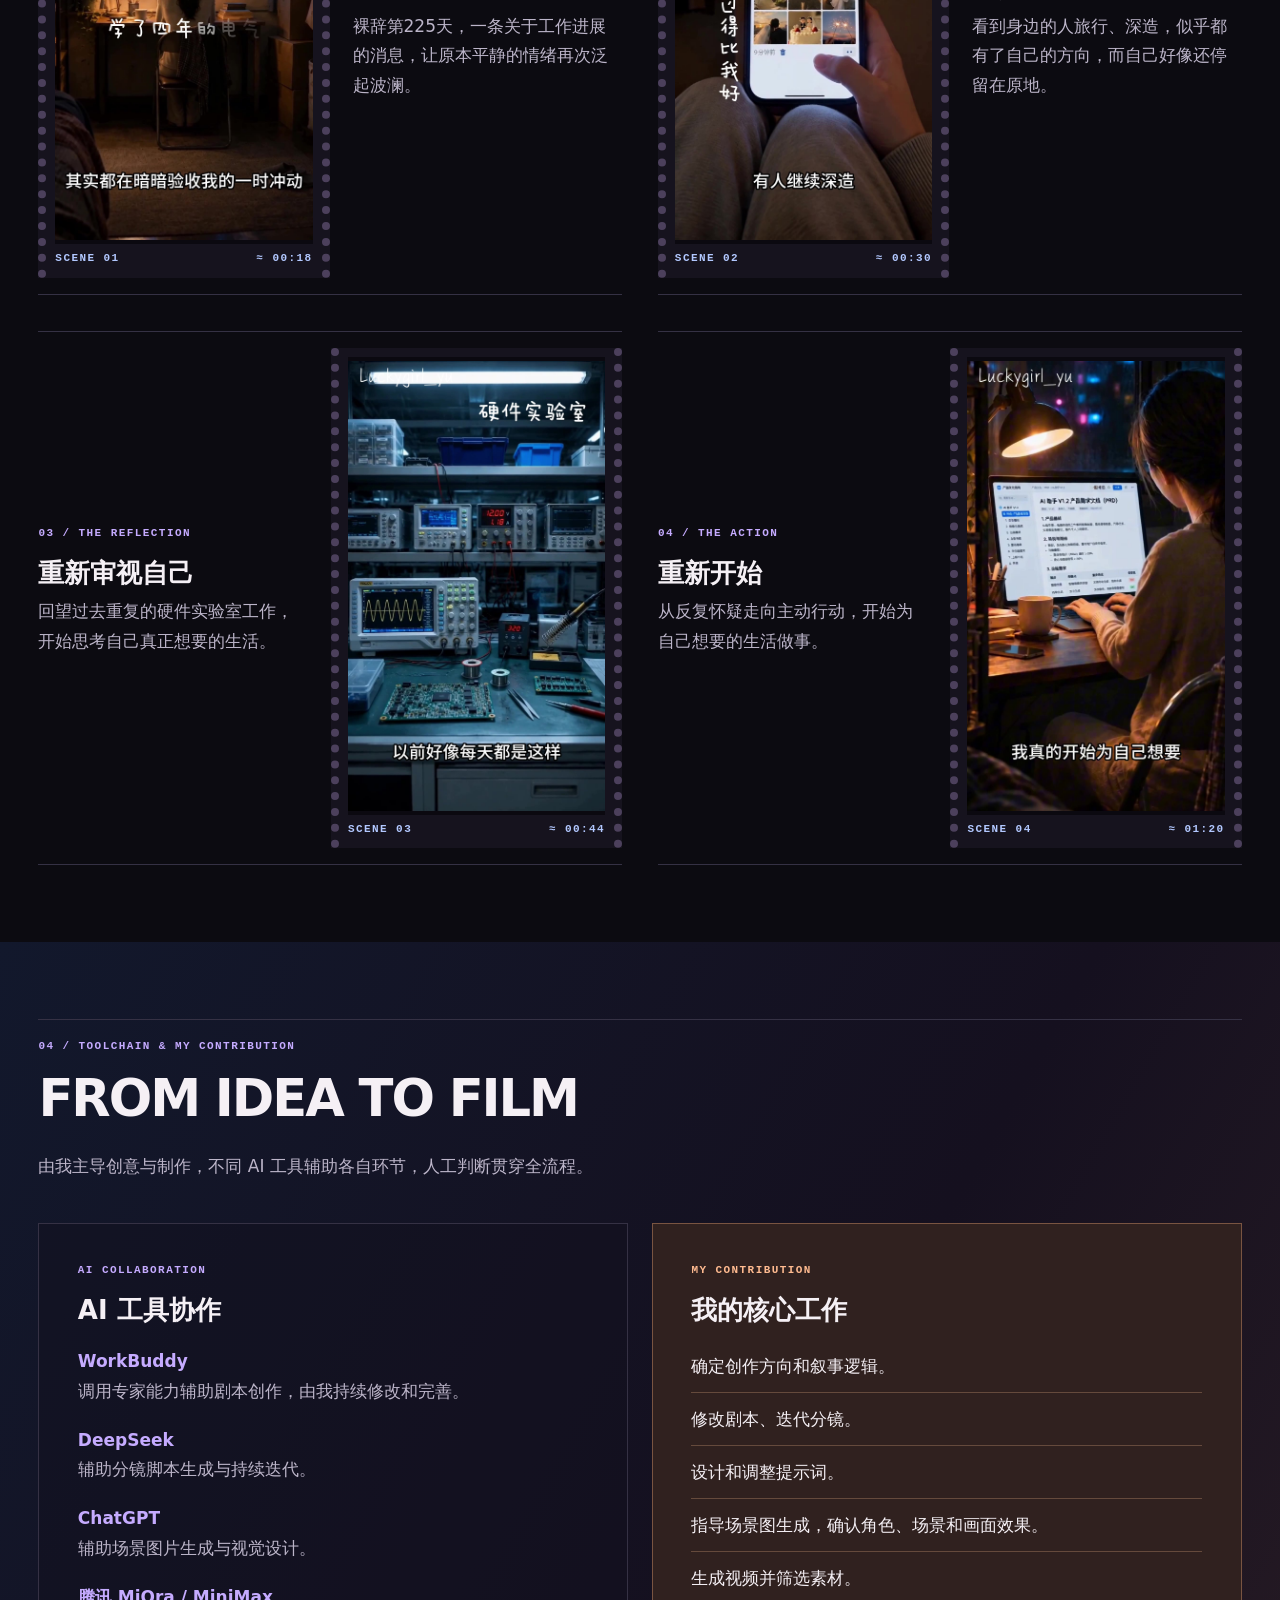
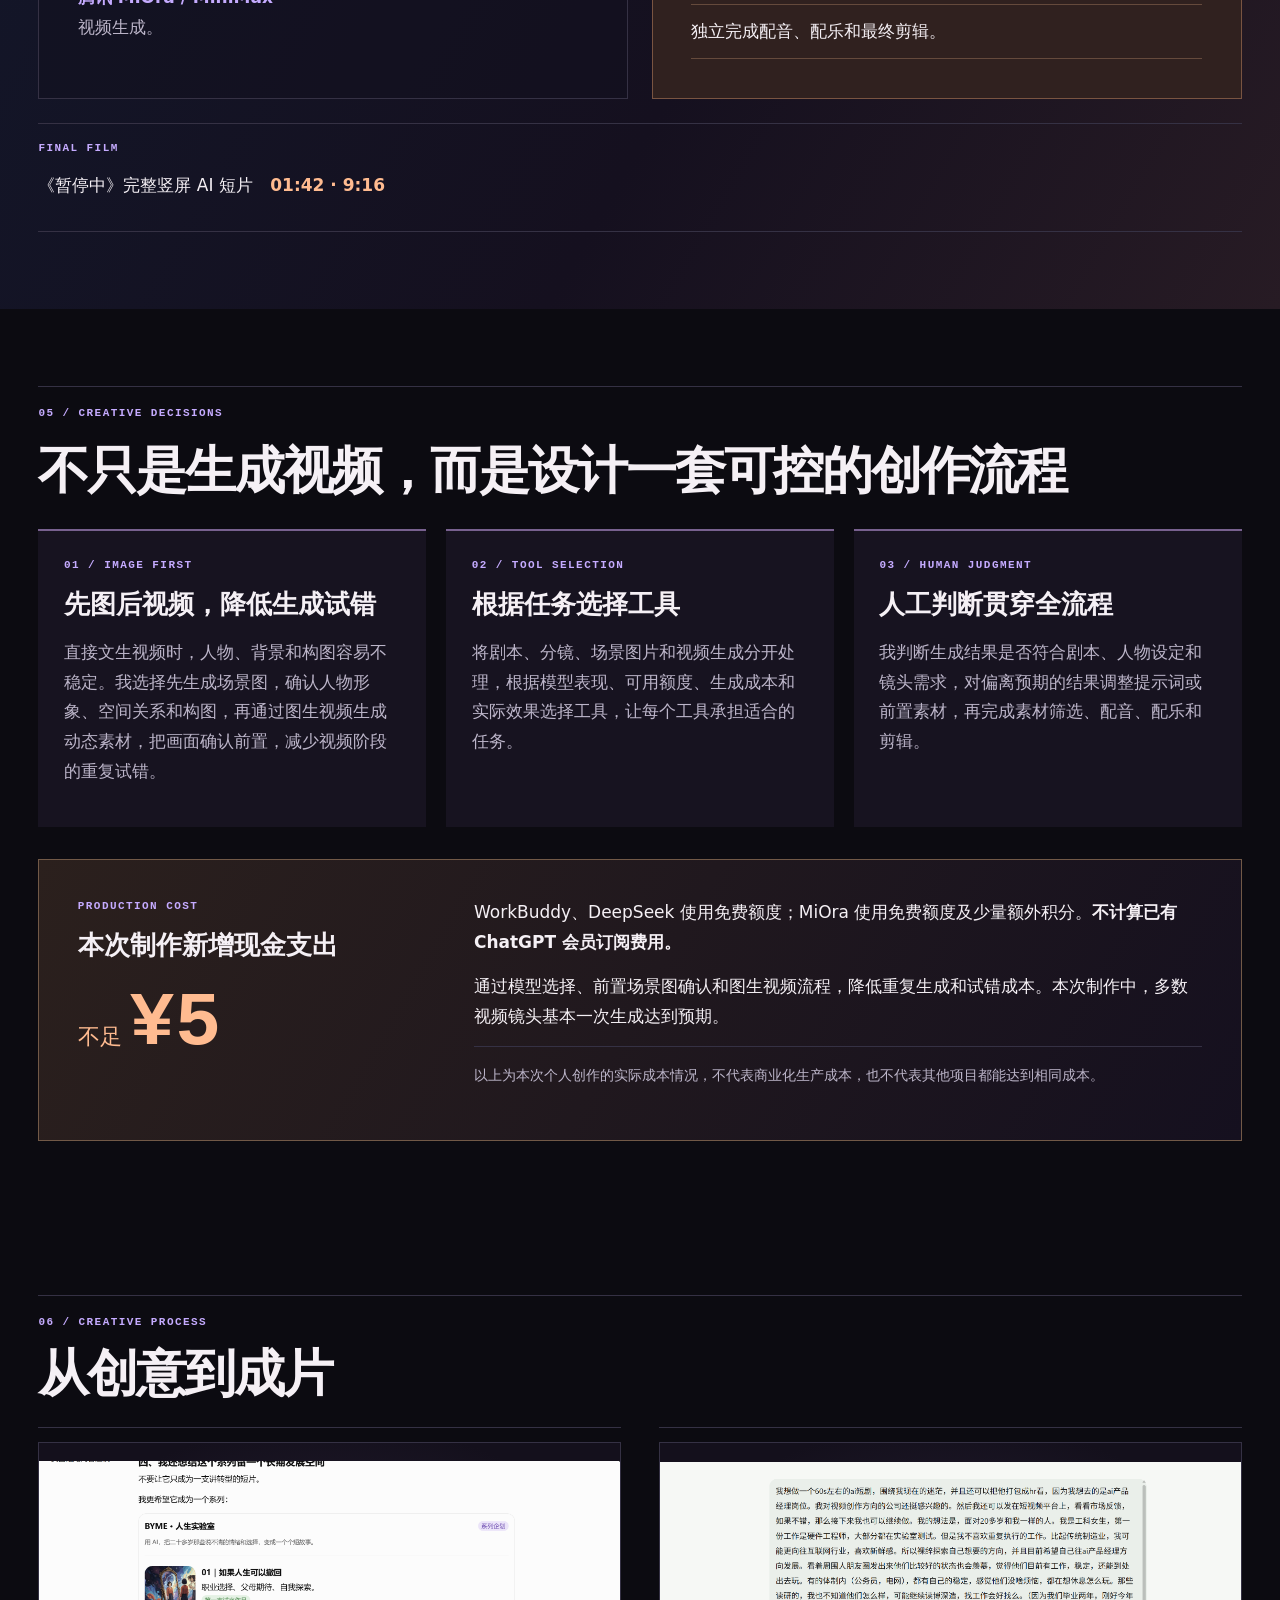
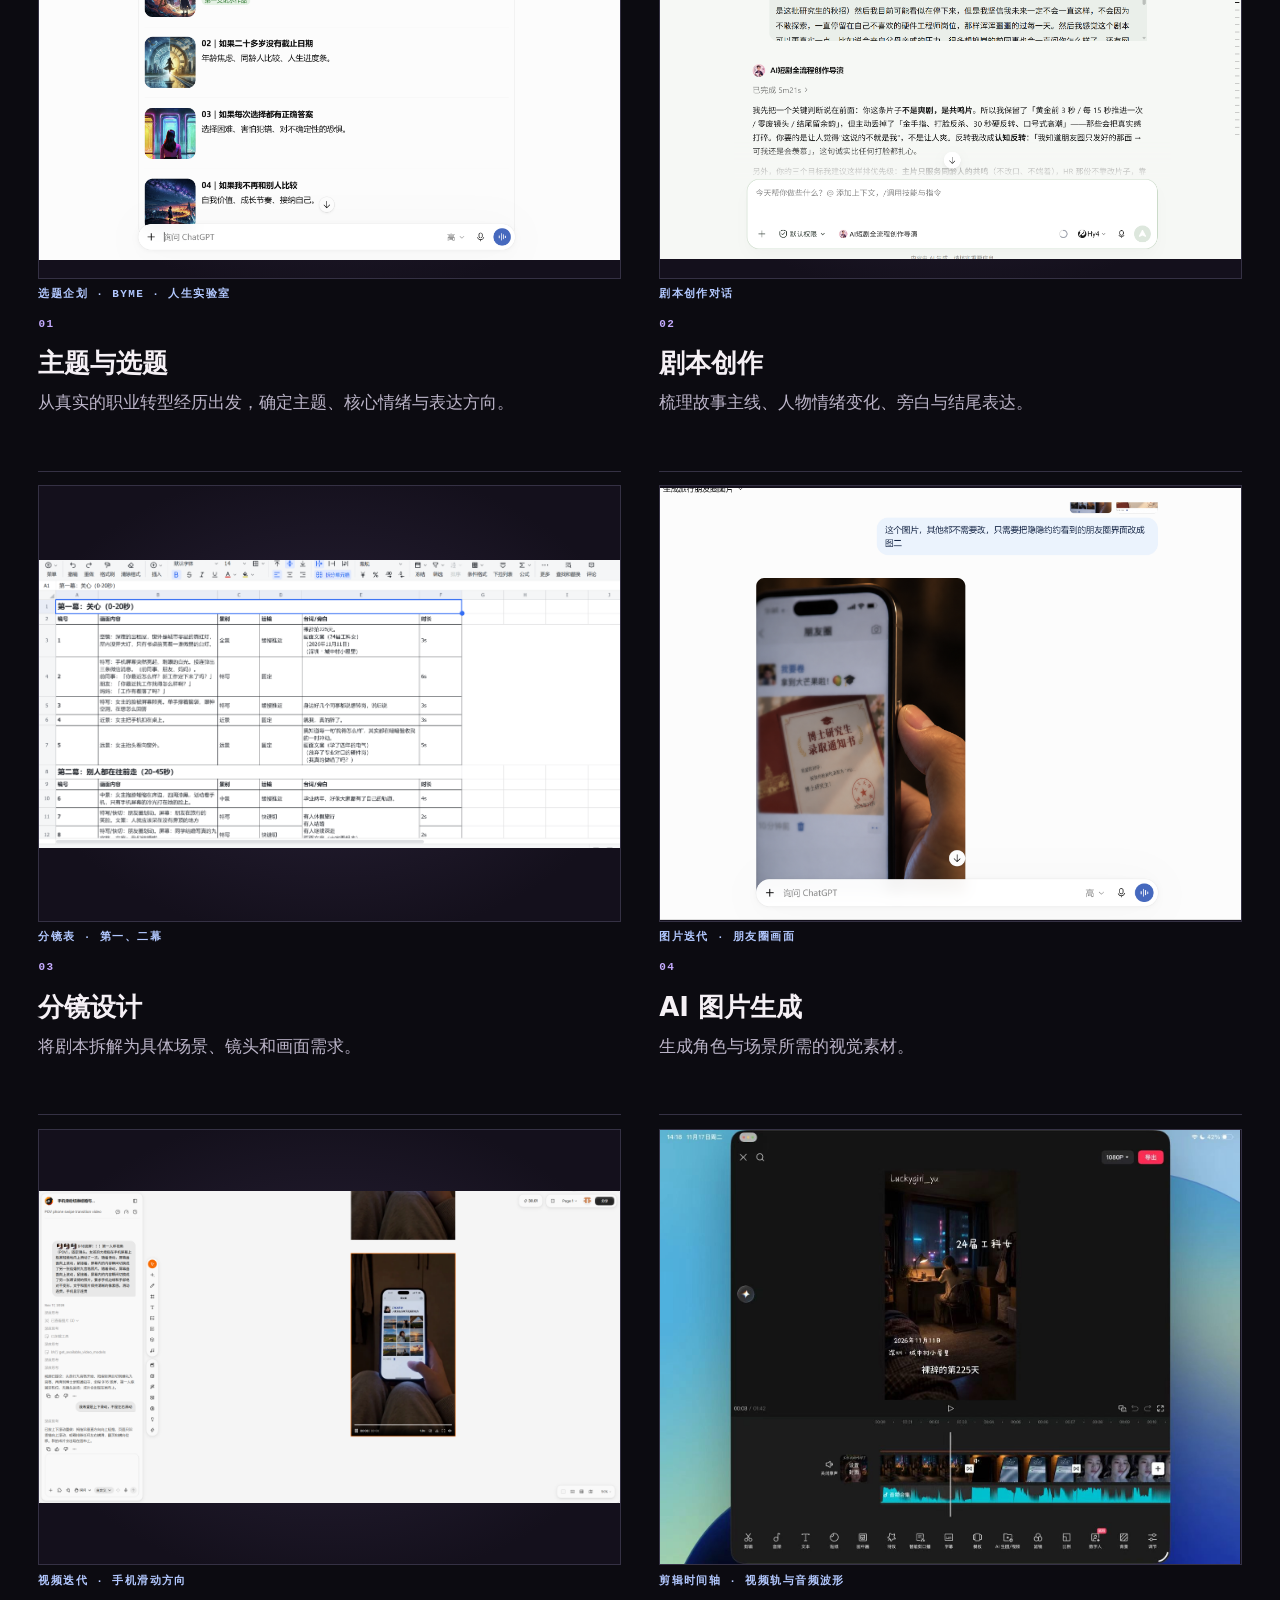
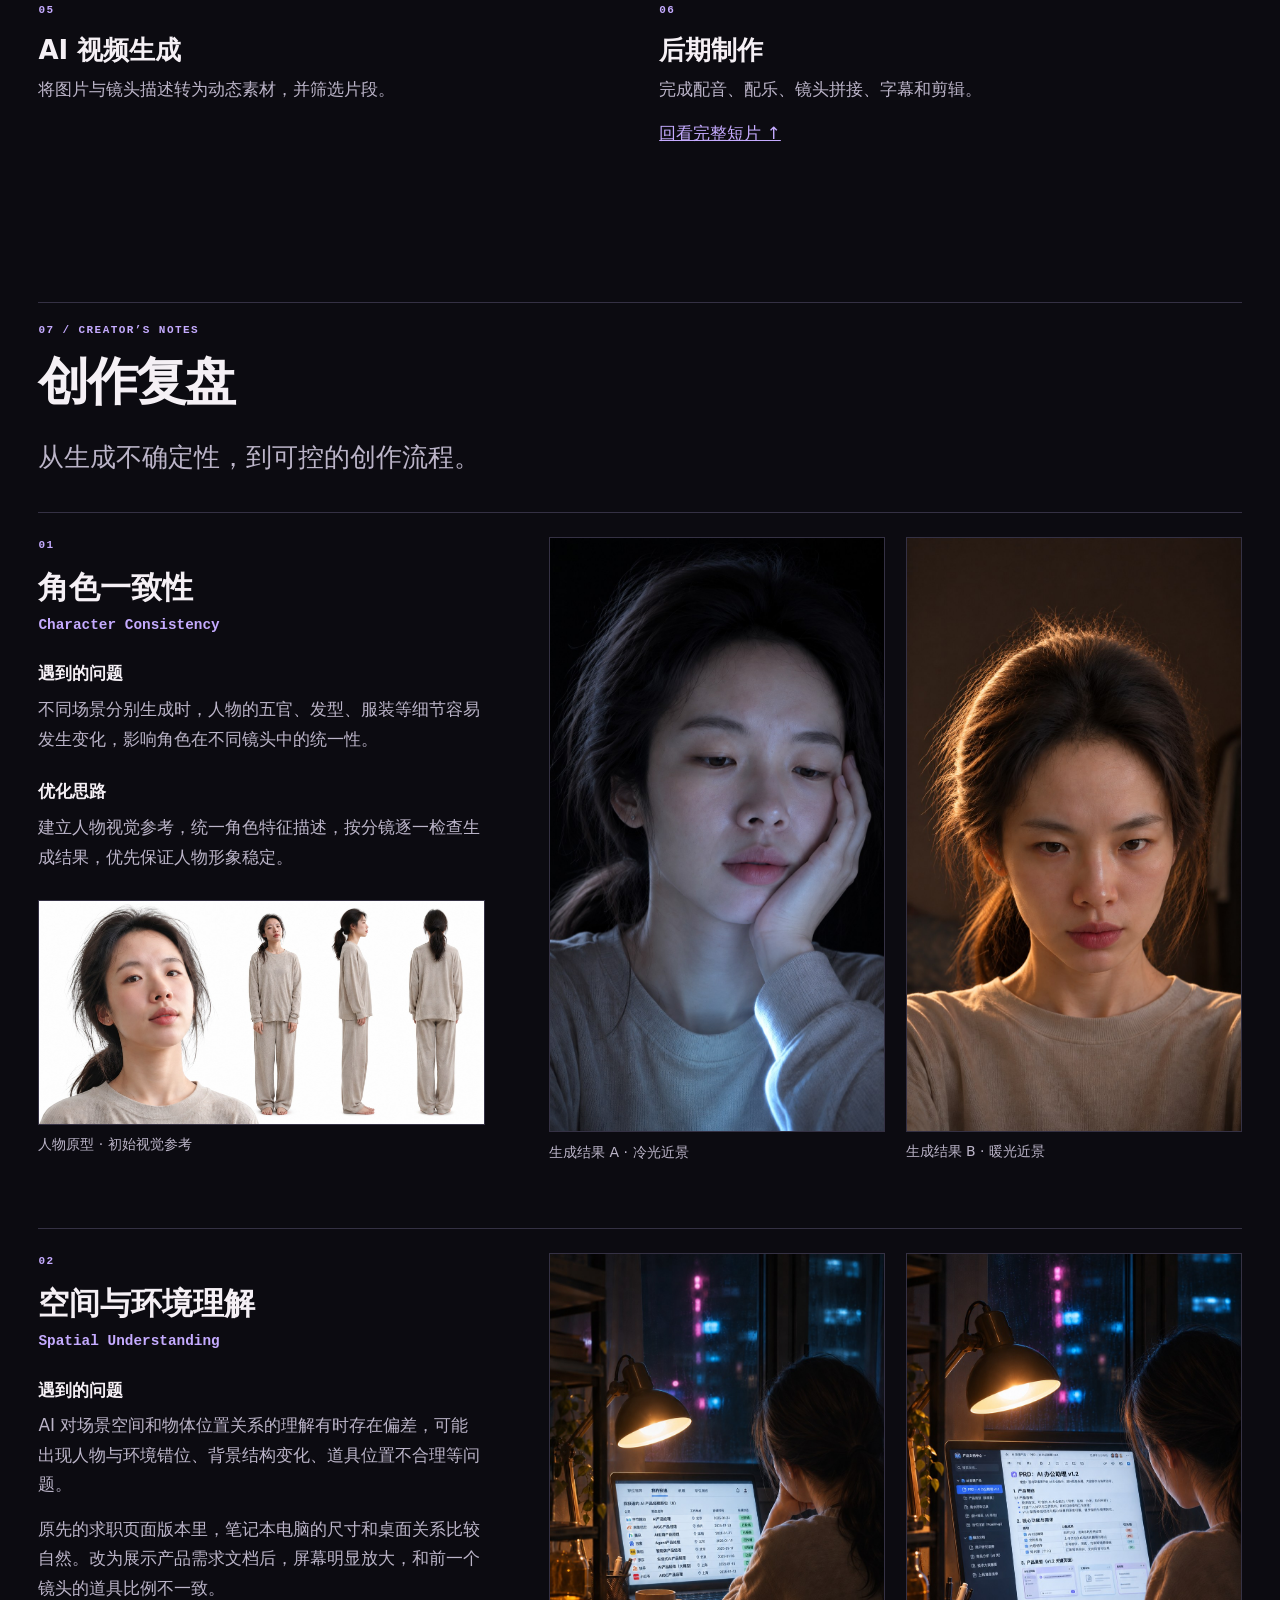
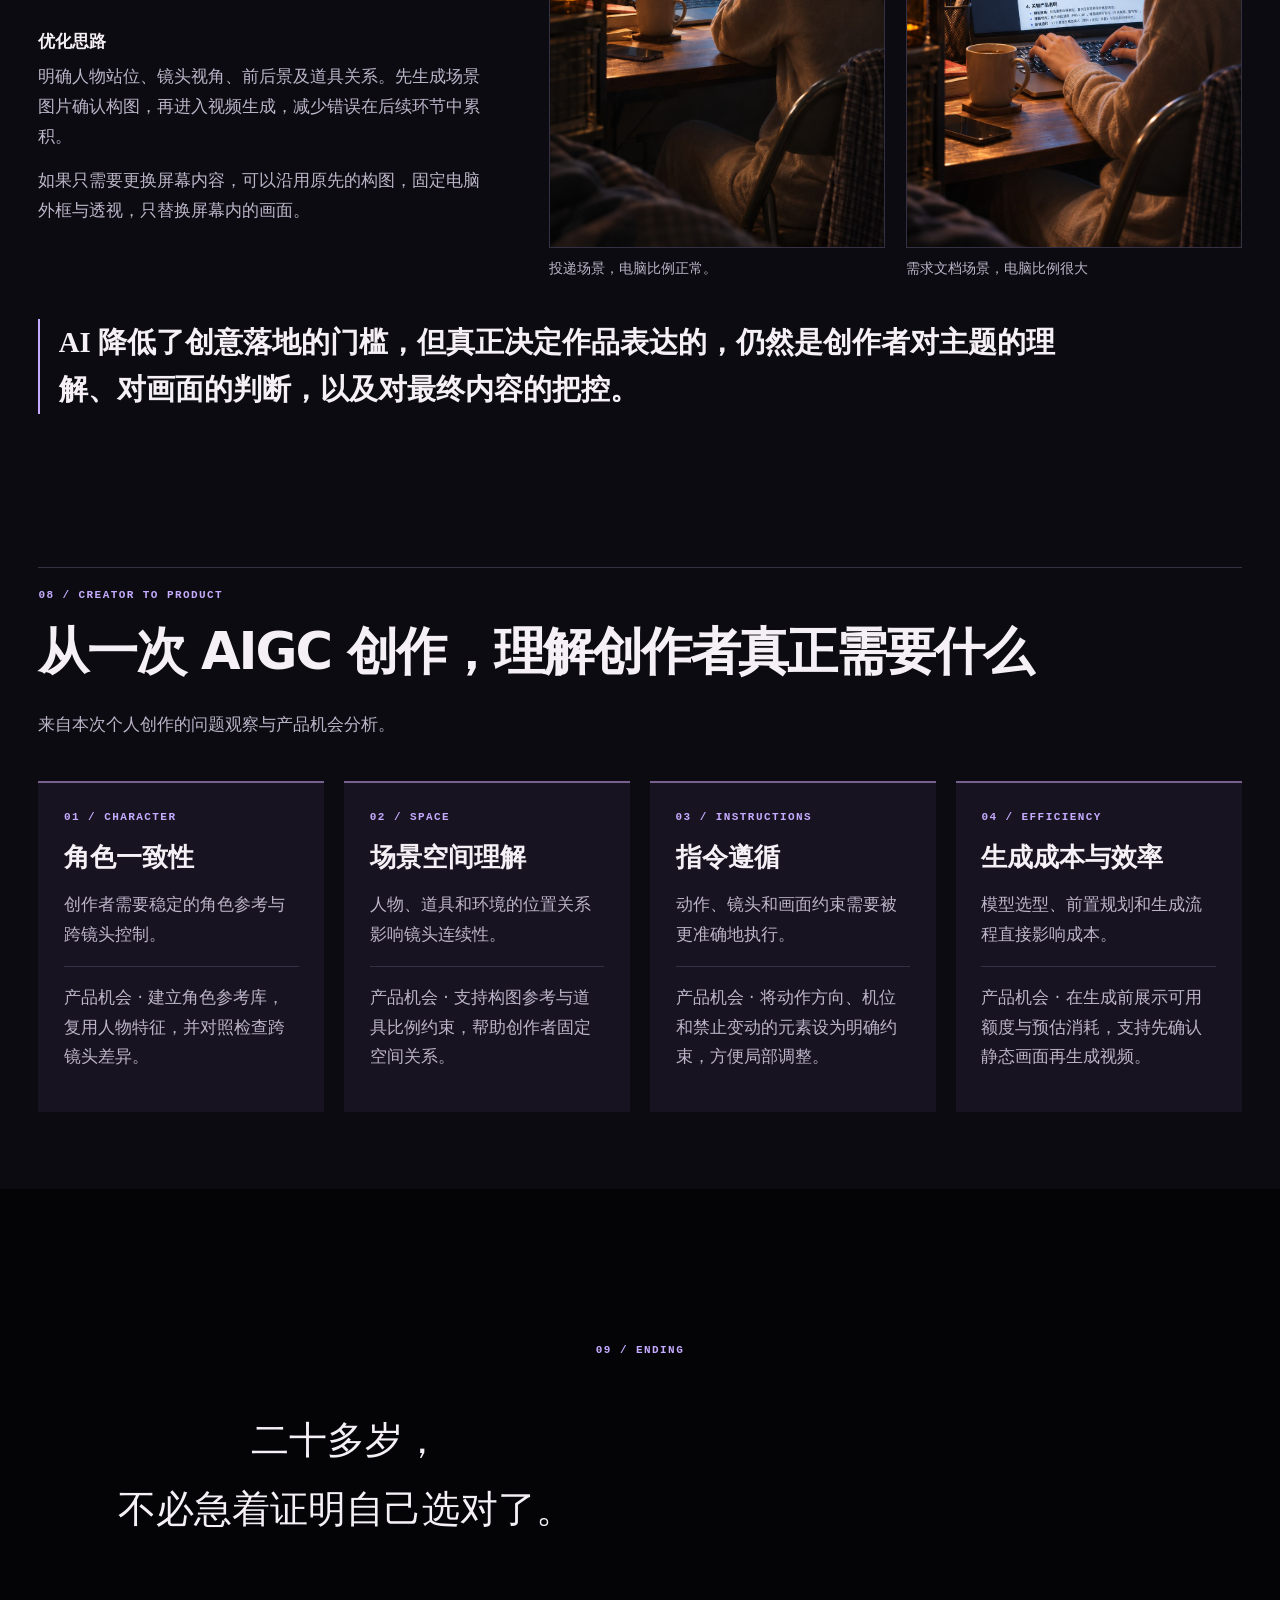
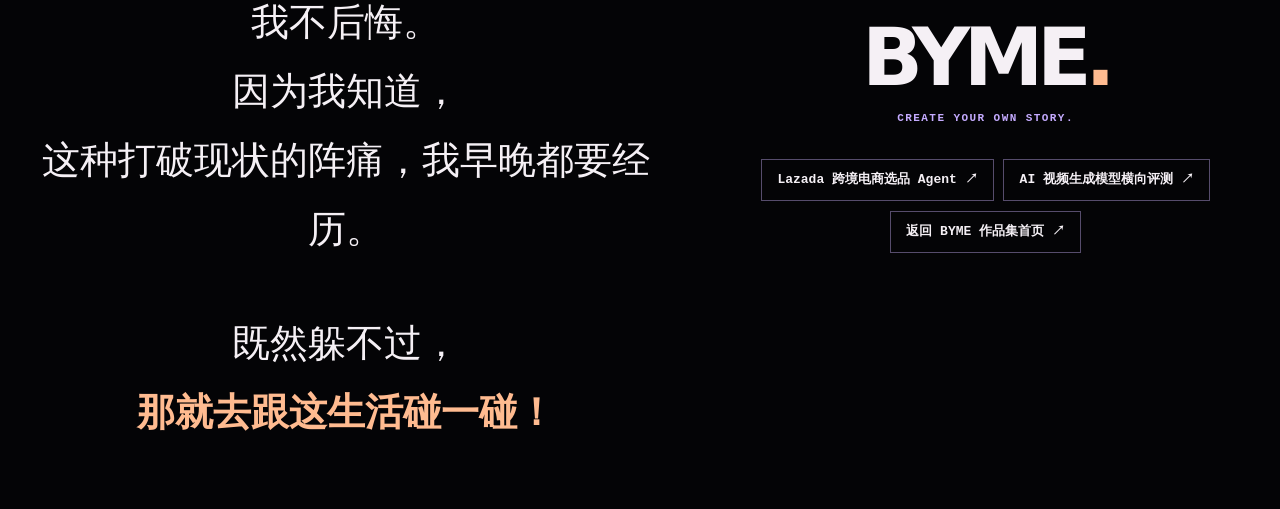
==== commit 8f36d836: "Upgrade PAUSE portfolio with creative decisions and product insights" ====
--- a/projects/AI_Short_Film.html
+++ b/projects/AI_Short_Film.html
@@ -3,7 +3,7 @@
 <head>
   <meta charset="utf-8">
   <meta name="viewport" content="width=device-width, initial-scale=1">
-  <meta name="description" content="《暂停中》是 BYME 独立创作的 AI 短片，记录二十多岁面对职业选择、自我怀疑与重新开始的心情。">
+  <meta name="description" content="《暂停中》PAUSE. 是由我主导完成的原创 AIGC 短片，记录职业选择与重新开始，也展示工具协作、Prompt 设计、成本控制和创作复盘。">
   <title>《暂停中》 PAUSE. | BYME</title>
   <link rel="icon" href="../assets/favicon.png">
   <link rel="stylesheet" href="AI_Short_Film.css">
@@ -21,6 +21,14 @@
           <h1><span class="film-title">《暂停中》</span><span class="wordmark" lang="en">PAUSE<span>.</span></span></h1>
           <p class="logline">裸辞第225天，最怕被问工作找得怎么样了。</p>
           <p>一支关于二十多岁、职业选择、自我怀疑与重新开始的 AI 短片。</p>
+
+          <section class="overview" aria-labelledby="overview-title">
+            <h2 id="overview-title">项目速览</h2>
+            <div class="overview-metrics"><p><strong>01:42</strong><span>完整短片</span></p><p><strong>9:16</strong><span>竖屏成片</span></p></div>
+            <p class="overview-nature">个人独立 AIGC 创作 · 原创 IP「由我小姐」</p>
+            <p>从创意到成片的完整制作流程，由我主导，结合 AI 辅助完成。</p>
+            <dl><dt>我的职责</dt><dd>创意方向 / 剧本修改 / 分镜迭代 / Prompt 设计 / 场景图生成指导 / 视频生成与素材筛选 / 配音配乐 / 后期剪辑</dd><dt>工具协作</dt><dd>WorkBuddy / DeepSeek / ChatGPT / MiOra / MiniMax</dd></dl>
+          </section>
           <ul class="metadata eyebrow" aria-label="短片信息"><li>PERSONAL PROJECT</li><li>AI SHORT FILM</li><li>9:16</li><li>01:42</li></ul>
           <div class="actions"><a class="primary" href="#film">▶ WATCH FILM</a><a href="#process">EXPLORE THE PROCESS ↓</a></div>
         </div>
@@ -53,20 +61,34 @@
     <section class="workflow" id="toolchain">
       <div class="chapter wrap">
         <header class="chapter-head"><p class="eyebrow">04 / TOOLCHAIN & MY CONTRIBUTION</p><h2>FROM IDEA TO FILM</h2></header>
-        <p class="intro">不同 AI 工具协同完成创作，人工判断贯穿整个制作过程。</p>
-        <ol class="flow">
-          <li><span class="flow-number eyebrow" aria-hidden="true">01</span><div><p class="eyebrow">WorkBuddy</p><h3>调用专家辅助剧本创作</h3><p>借助专家辅助梳理故事主线与情绪转折。</p></div></li>
-          <li><span class="flow-number eyebrow" aria-hidden="true">02</span><div><p class="eyebrow">DeepSeek</p><h3>分镜脚本生成与持续迭代</h3><p>将剧本拆成具体镜头，根据叙事需要持续完善分镜。</p></div></li>
-          <li><span class="flow-number eyebrow" aria-hidden="true">03</span><div><p class="eyebrow">ChatGPT</p><h3>场景图片生成与视觉设计</h3><p>将文字创意转成具体画面，为角色与场景建立视觉方向。</p></div></li>
-          <li><span class="flow-number eyebrow" aria-hidden="true">04</span><div><p class="eyebrow">腾讯 MiOra / MiniMax</p><h3>视频生成</h3><p>将场景画面与镜头描述转化为动态视频素材。</p></div></li>
-          <li class="contribution"><span class="flow-number eyebrow" aria-hidden="true">05</span><div><p class="eyebrow">MY CONTRIBUTION</p><h3>个人独立完成</h3><p>我确定创意方向、拆解任务、调整提示词并筛选内容，独立完成配音、配乐与剪辑，将各环节汇成完整作品。</p><ul class="credits"><li>提示词调整</li><li>配音</li><li>配乐</li><li>剪辑</li></ul></div></li>
-          <li><span class="flow-number eyebrow" aria-hidden="true">06</span><div><p class="eyebrow">FINAL FILM</p><h3>完整短片</h3><p>《暂停中》 · 01:42</p></div></li>
-        </ol>
-      </div>
+        <p class="intro">由我主导创意与制作，不同 AI 工具辅助各自环节，人工判断贯穿全流程。</p>
+        <div class="collaboration">
+          <section class="tool-roles" aria-labelledby="tools-title"><p class="eyebrow">AI COLLABORATION</p><h3 id="tools-title">AI 工具协作</h3>
+            <dl><dt>WorkBuddy</dt><dd>调用专家能力辅助剧本创作，由我持续修改和完善。</dd><dt>DeepSeek</dt><dd>辅助分镜脚本生成与持续迭代。</dd><dt>ChatGPT</dt><dd>辅助场景图片生成与视觉设计。</dd><dt>腾讯 MiOra / MiniMax</dt><dd>视频生成。</dd></dl>
+          </section>
+          <section class="human-role" aria-labelledby="human-title"><p class="eyebrow">MY CONTRIBUTION</p><h3 id="human-title">我的核心工作</h3>
+            <ul><li>确定创作方向和叙事逻辑。</li><li>修改剧本、迭代分镜。</li><li>设计和调整提示词。</li><li>指导场景图生成，确认角色、场景和画面效果。</li><li>生成视频并筛选素材。</li><li>独立完成配音、配乐和最终剪辑。</li></ul>
+          </section>
+          <div class="final-output"><p class="eyebrow">FINAL FILM</p><p>《暂停中》完整竖屏 AI 短片 <strong>01:42 · 9:16</strong></p></div>
+        </div>
+      </div>
+    </section>
+
+    <section class="chapter wrap" id="decisions">
+      <header class="chapter-head"><p class="eyebrow">05 / CREATIVE DECISIONS</p><h2>不只是生成视频，而是设计一套可控的创作流程</h2></header>
+      <div class="decision-grid">
+        <article><p class="eyebrow">01 / IMAGE FIRST</p><h3>先图后视频，降低生成试错</h3><p>直接文生视频时，人物、背景和构图容易不稳定。我选择先生成场景图，确认人物形象、空间关系和构图，再通过图生视频生成动态素材，把画面确认前置，减少视频阶段的重复试错。</p></article>
+        <article><p class="eyebrow">02 / TOOL SELECTION</p><h3>根据任务选择工具</h3><p>将剧本、分镜、场景图片和视频生成分开处理，根据模型表现、可用额度、生成成本和实际效果选择工具，让每个工具承担适合的任务。</p></article>
+        <article><p class="eyebrow">03 / HUMAN JUDGMENT</p><h3>人工判断贯穿全流程</h3><p>我判断生成结果是否符合剧本、人物设定和镜头需求，对偏离预期的结果调整提示词或前置素材，再完成素材筛选、配音、配乐和剪辑。</p></article>
+      </div>
+      <aside class="cost" aria-labelledby="cost-title">
+        <div><p class="eyebrow">PRODUCTION COST</p><h3 id="cost-title">本次制作新增现金支出</h3><p class="cost-amount">不足 <strong>¥5</strong></p></div>
+        <div><p>WorkBuddy、DeepSeek 使用免费额度；MiOra 使用免费额度及少量额外积分。<strong>不计算已有 ChatGPT 会员订阅费用。</strong></p><p>通过模型选择、前置场景图确认和图生视频流程，降低重复生成和试错成本。本次制作中，多数视频镜头基本一次生成达到预期。</p><p class="cost-scope">以上为本次个人创作的实际成本情况，不代表商业化生产成本，也不代表其他项目都能达到相同成本。</p></div>
+      </aside>
     </section>
 
     <section class="chapter wrap" id="process">
-      <header class="chapter-head"><p class="eyebrow">05 / CREATIVE PROCESS</p><h2>从创意到成片</h2></header>
+      <header class="chapter-head"><p class="eyebrow">06 / CREATIVE PROCESS</p><h2>从创意到成片</h2></header>
       <ol class="process">
         <li><figure><a class="process-image" href="../assets/ai-short-film/creative-process/topic-planning.png" target="_blank" rel="noopener" aria-label="放大查看：BYME · 人生实验室选题企划"><img loading="lazy" decoding="async" src="../assets/ai-short-film/creative-process/topic-planning.png" alt="BYME · 人生实验室系列企划截图，列出职业选择、年龄焦虑、选择困难和同龄人比较等选题"></a><figcaption class="eyebrow">选题企划 · BYME · 人生实验室</figcaption></figure><p class="eyebrow">01</p><h3>主题与选题</h3><p>从真实的职业转型经历出发，确定主题、核心情绪与表达方向。</p></li>
         <li><figure><a class="process-image" href="../assets/ai-short-film/creative-process/script.png" target="_blank" rel="noopener" aria-label="放大查看：剧本创作对话"><img loading="lazy" decoding="async" src="../assets/ai-short-film/creative-process/script.png" alt="剧本讨论截图，包含人物背景与叙事方向"></a><figcaption class="eyebrow">剧本创作对话</figcaption></figure><p class="eyebrow">02</p><h3>剧本创作</h3><p>梳理故事主线、人物情绪变化、旁白与结尾表达。</p></li>
@@ -101,7 +123,7 @@
     </section>
 
     <section class="chapter wrap" id="notes">
-      <header class="chapter-head"><p class="eyebrow">06 / CREATOR’S NOTES</p><h2>创作复盘</h2></header>
+      <header class="chapter-head"><p class="eyebrow">07 / CREATOR’S NOTES</p><h2>创作复盘</h2></header>
       <p class="notes-intro">从生成不确定性，到可控的创作流程。</p>
       <ol class="notes">
         <li class="notes-case">
@@ -131,7 +153,7 @@
         <li class="notes-case">
           <div class="notes-copy">
             <p class="eyebrow">02</p>
-            <h3>空间与环境 <span lang="en">Spatial Understanding</span></h3>
+            <h3>空间与环境理解 <span lang="en">Spatial Understanding</span></h3>
             <h4>遇到的问题</h4>
             <p>AI 对场景空间和物体位置关系的理解有时存在偏差，可能出现人物与环境错位、背景结构变化、道具位置不合理等问题。</p>
             <p>原先的求职页面版本里，笔记本电脑的尺寸和桌面关系比较自然。改为展示产品需求文档后，屏幕明显放大，和前一个镜头的道具比例不一致。</p>
@@ -153,11 +175,22 @@
       </ol>
       <blockquote>AI 降低了创意落地的门槛，但真正决定作品表达的，仍然是创作者对主题的理解、对画面的判断，以及对最终内容的把控。</blockquote>
     </section>
+
+    <section class="chapter wrap" id="product-observations">
+      <header class="chapter-head"><p class="eyebrow">08 / CREATOR TO PRODUCT</p><h2>从一次 AIGC 创作，理解创作者真正需要什么</h2></header>
+      <p class="intro">来自本次个人创作的问题观察与产品机会分析。</p>
+      <div class="opportunity-grid">
+        <article><p class="eyebrow">01 / CHARACTER</p><h3>角色一致性</h3><p>创作者需要稳定的角色参考与跨镜头控制。</p><p class="opportunity">产品机会 · 建立角色参考库，复用人物特征，并对照检查跨镜头差异。</p></article>
+        <article><p class="eyebrow">02 / SPACE</p><h3>场景空间理解</h3><p>人物、道具和环境的位置关系影响镜头连续性。</p><p class="opportunity">产品机会 · 支持构图参考与道具比例约束，帮助创作者固定空间关系。</p></article>
+        <article><p class="eyebrow">03 / INSTRUCTIONS</p><h3>指令遵循</h3><p>动作、镜头和画面约束需要被更准确地执行。</p><p class="opportunity">产品机会 · 将动作方向、机位和禁止变动的元素设为明确约束，方便局部调整。</p></article>
+        <article><p class="eyebrow">04 / EFFICIENCY</p><h3>生成成本与效率</h3><p>模型选型、前置规划和生成流程直接影响成本。</p><p class="opportunity">产品机会 · 在生成前展示可用额度与预估消耗，支持先确认静态画面再生成视频。</p></article>
+      </div>
+    </section>
   </main>
 
   <footer class="ending" aria-label="电影结尾">
     <div class="wrap">
-      <p class="eyebrow">07 / ENDING</p>
+      <p class="eyebrow">09 / ENDING</p>
       <div class="subtitles">
         <p>二十多岁，<br>不必急着证明自己选对了。</p>
         <p>我不后悔。<br>因为我知道，<br>这种打破现状的阵痛，我早晚都要经历。</p>
@@ -166,7 +199,7 @@
       <div class="ending-credit">
         <p class="brand">BYME<span>.</span></p>
         <p class="eyebrow">CREATE YOUR OWN STORY.</p>
-        <div class="actions"><a href="../index.html">返回 BYME 首页 ↗</a><a href="../index.html#screen-03">查看其他 AI 产品实践项目 ↗</a><a href="LabOps_Agent.html">LabOps Agent ↗</a></div>
+        <div class="actions"><a href="Selection_Agent.html">Lazada 跨境电商选品 Agent ↗</a><a href="AI_Video_Evaluation.html">AI 视频生成模型横向评测 ↗</a><a href="../index.html">返回 BYME 作品集首页 ↗</a></div>
       </div>
     </div>
   </footer>
--- a/projects/AI_Short_Film.css
+++ b/projects/AI_Short_Film.css
@@ -91,45 +91,13 @@
 .frame img { aspect-ratio: 9/16; object-fit: contain; background: #0b0910; }
 .frame figcaption { display: flex; justify-content: space-between; gap: .75rem; padding-block: .4rem; color: var(--blue); }
 .workflow { background: linear-gradient(120deg, #12182c, #15101f 60%, #271b24); }
-.flow { max-width: 960px; margin-inline: auto; }
-.flow > li > div > .eyebrow { font-size: 14px; }
-.flow > li > div > p:not(.eyebrow) { max-width: 46rem; }
-.flow > li { --flow-marker: 3rem; --flow-inset: 1rem; }
-.flow > li {
-  position: relative;
-  display: grid;
-  grid-template-columns: var(--flow-marker) minmax(0, 1fr);
-  gap: clamp(.8rem, 3vw, 2rem);
-  padding: 1.2rem var(--flow-inset) 1.2rem;
-  border-bottom: 1px solid var(--line);
-}
-.flow > li:not(:last-child)::before {
-  content: "";
-  position: absolute;
-  inset: 1.2rem auto -1.5rem calc(var(--flow-inset) + var(--flow-marker) / 2);
-  width: 1px;
-  background: #777096;
-}
-.flow-number {
-  position: relative;
-  display: grid;
-  place-items: center;
-  width: var(--flow-marker);
-  height: var(--flow-marker);
-  font-size: 13px;
-  border: 1px solid #777096;
-  background: #141324;
-}
-.flow .contribution { background: #31221f; border-block: 1px solid #946250; padding-block: 1.5rem; }
-.contribution .eyebrow, .credits { color: var(--warm); }
-.credits li { border-color: #946250; }
-.process { display: grid; grid-template-columns: repeat(3, minmax(0, 1fr)); gap: 2rem; }
+.process { display: grid; grid-template-columns: repeat(2, minmax(0, 1fr)); gap: 2rem; }
 .process > li { border-top: 1px solid var(--line); padding-top: .85rem; }
 .process figure { margin-bottom: .8rem; }
 .process-image {
   display: grid;
   place-items: center;
-  aspect-ratio: 16/10;
+  aspect-ratio: 4/3;
   background: radial-gradient(ellipse at center, #2b233a, #14101c 78%);
   border: 1px solid var(--line);
 }
@@ -183,7 +151,6 @@
   .story .frame { width: min(100%, 360px); }
   .story > li:nth-child(even) figure { grid-column: auto; grid-row: auto; }
   .story > li:nth-child(even) > div { justify-self: start; }
-  .flow > li { --flow-marker: 2.4rem; --flow-inset: .65rem; }
 }
 @media (prefers-reduced-motion: reduce) {
   html { scroll-behavior: auto; }
@@ -254,15 +221,6 @@
   .story .frame { padding-inline: clamp(5px, .7vw, 14px); }
   .story h3 { font-size: clamp(22px, 2vw, 40px); }
 
-  .workflow .chapter {
-    display: grid;
-    grid-template-columns: minmax(0, .85fr) minmax(0, 1.55fr);
-    grid-template-rows: auto 1fr;
-    column-gap: clamp(32px, 5vw, 120px);
-  }
-  .workflow .chapter-head { grid-column: 1; }
-  .workflow .intro { grid-column: 1; }
-  .flow { grid-area: 1 / 2 / span 2; width: 100%; max-width: none; }
   .process { gap: clamp(24px, 3vw, 64px); }
   .ending .wrap {
     display: grid;
@@ -315,3 +273,52 @@
   .notes-case { grid-template-columns: minmax(0, 1fr); }
   .notes-gallery { justify-self: start; }
 }
+
+/* Project overview and editorial production notes. */
+.overview { margin-block: 1.5rem; padding: clamp(1rem, 2vw, 2rem); background: #1d172980; border: 1px solid #51405f; }
+.overview h2 { font-size: 1.1rem; letter-spacing: 0; }
+.overview-metrics { display: flex; gap: clamp(1.5rem, 4vw, 4rem); margin-block: 1rem; }
+.overview-metrics p { margin: 0; }
+.overview-metrics strong { display: block; font: 800 clamp(1.8rem, 3vw, 3rem)/1.2 var(--mono); color: var(--violet); }
+.overview-metrics span { font-size: .85rem; }
+.overview-nature { color: var(--ink); }
+.overview p, .overview dd { font-size: .9rem; line-height: 1.7; }
+.overview dl { display: grid; grid-template-columns: 5em minmax(0, 1fr); gap: .65rem; margin-bottom: 0; }
+.overview dt { font-size: .85rem; color: var(--violet); }
+.overview dd, .tool-roles dd { margin: 0; }
+.collaboration { display: grid; grid-template-columns: repeat(2, minmax(0, 1fr)); gap: 1.5rem; }
+.tool-roles, .human-role { padding: clamp(1.25rem, 3vw, 3rem); border: 1px solid var(--line); background: #13101e80; }
+.tool-roles dt { color: var(--violet); font-weight: 700; margin-top: 1.2rem; }
+.tool-roles dd { color: var(--muted); }
+.human-role { background: #30211f; border-color: #795441; }
+.human-role .eyebrow { color: var(--warm); }
+.human-role ul { display: grid; gap: .75rem; margin-top: 1.5rem; }
+.human-role li { border-bottom: 1px solid #654a3c; padding-bottom: .65rem; }
+.final-output { grid-column: 1 / -1; border-block: 1px solid var(--line); padding-block: 1rem; }
+.final-output strong { color: var(--warm); margin-left: .75rem; white-space: nowrap; }
+.decision-grid, .opportunity-grid { display: grid; gap: 1.25rem; grid-template-columns: repeat(3, minmax(0, 1fr)); }
+.decision-grid article, .opportunity-grid article { border-top: 2px solid #78618f; padding: clamp(1rem, 2vw, 2rem); background: #171320; }
+.decision-grid p:not(.eyebrow), .opportunity-grid p:not(.eyebrow) { color: var(--muted); margin-top: 1rem; }
+#decisions h2, #product-observations h2 { max-width: 23em; line-height: 1.3; }
+.cost { display: grid; grid-template-columns: minmax(0, 1fr) minmax(0, 2fr); gap: 2rem; padding: clamp(1.25rem, 3vw, 3rem); margin-top: 2rem; border: 1px solid #725947; background: linear-gradient(120deg, #2b201d, #15101f); }
+.cost-amount { font-size: 1.4rem; color: var(--warm); }
+.cost-amount strong { font: 800 clamp(3rem, 6vw, 6rem)/1.4 var(--mono); }
+.cost-scope { font-size: .875rem; color: var(--muted); border-top: 1px solid var(--line); padding-top: 1rem; }
+.opportunity-grid { grid-template-columns: repeat(4, minmax(0, 1fr)); }
+.opportunity { border-top: 1px solid var(--line); padding-top: 1rem; }
+.process-image { overflow: hidden; }
+.notes-gallery img, .notes-reference img { aspect-ratio: auto; }
+@media (min-width: 1050px) {
+  .opening > .hero { padding: clamp(16px, 2vw, 48px); }
+  .opening .film-title { font-size: clamp(46px, 4.5vw, 110px); }
+  .opening .wordmark { font-size: clamp(76px, 8vw, 180px); }
+  .opening .hero-copy > .logline { font-size: clamp(20px, 1.4vw, 32px); }
+}
+@media (max-width: 1100px) {
+  .opportunity-grid { grid-template-columns: repeat(2, minmax(0, 1fr)); }
+}
+@media (max-width: 720px) {
+  .collaboration, .decision-grid, .opportunity-grid, .cost { grid-template-columns: minmax(0, 1fr); }
+  .overview dl { grid-template-columns: minmax(0, 1fr); gap: .3rem; }
+  .overview dd + dt { margin-top: .6rem; }
+}
